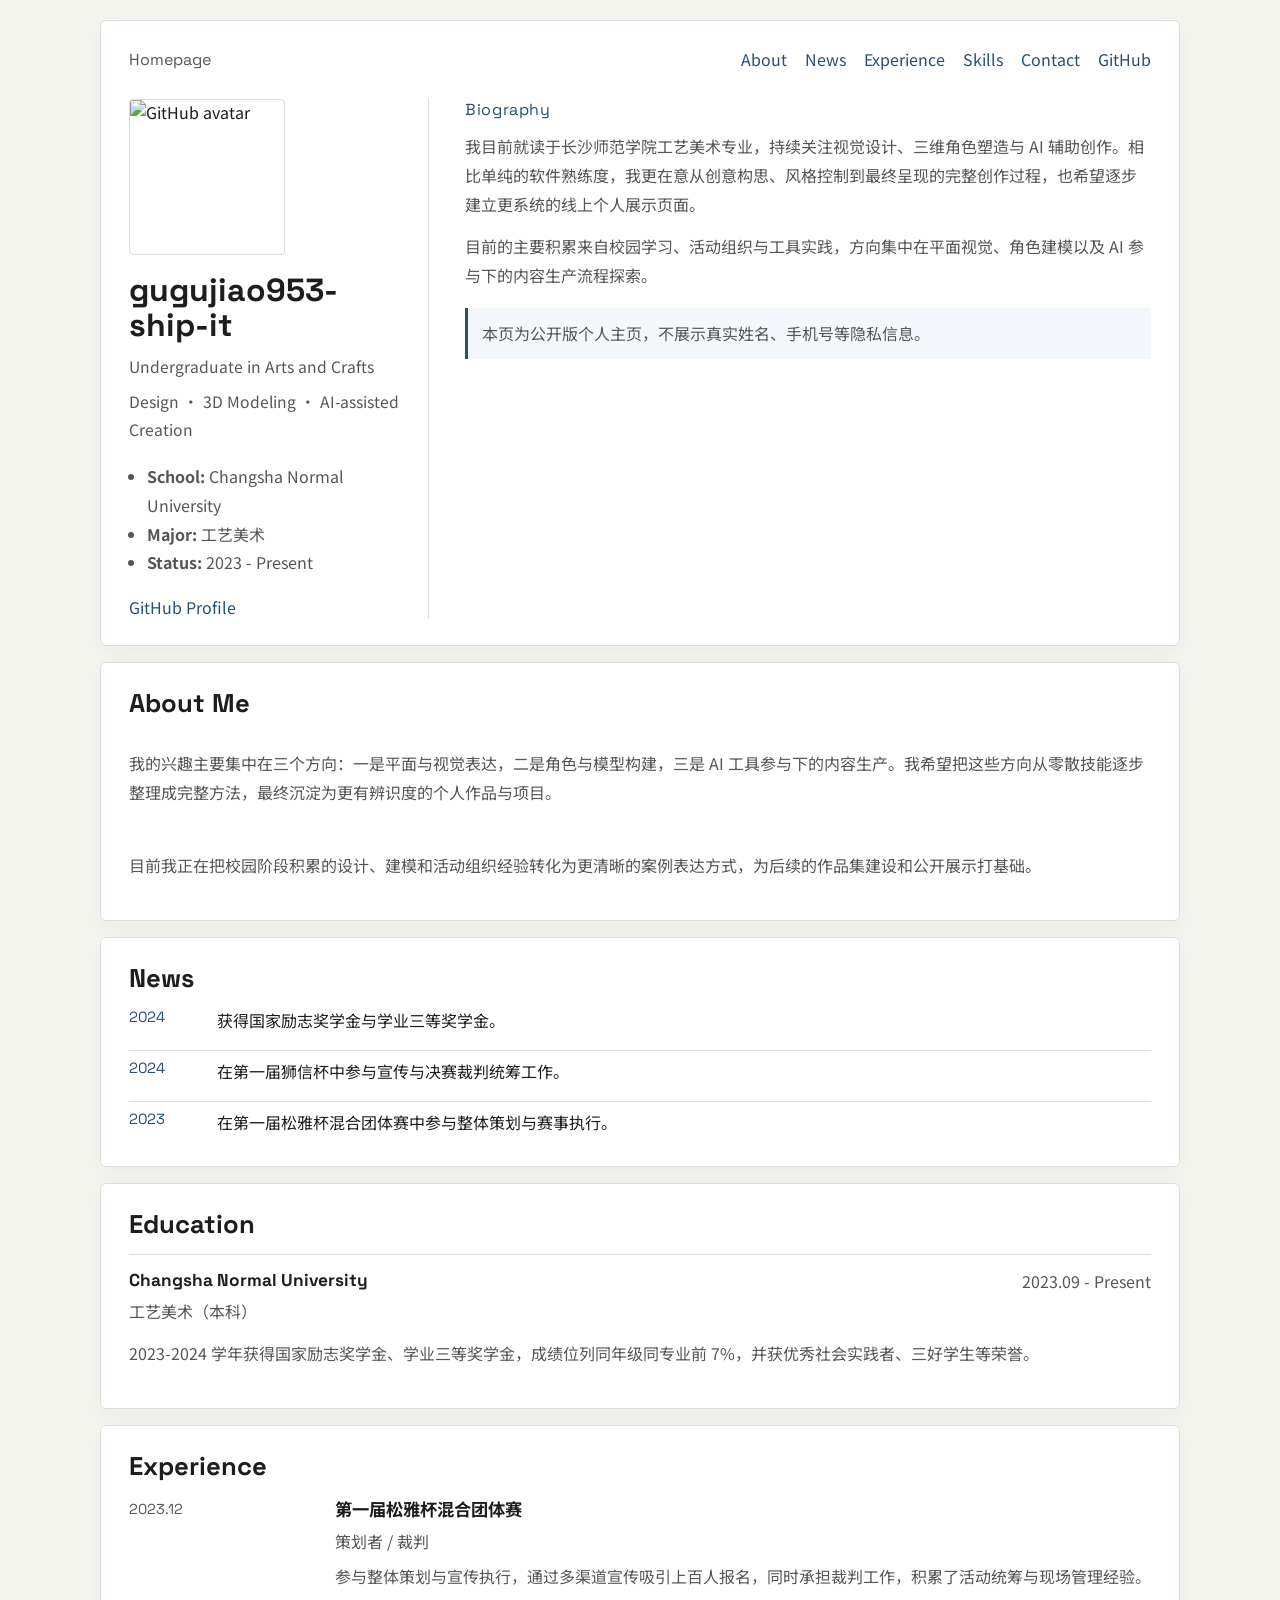
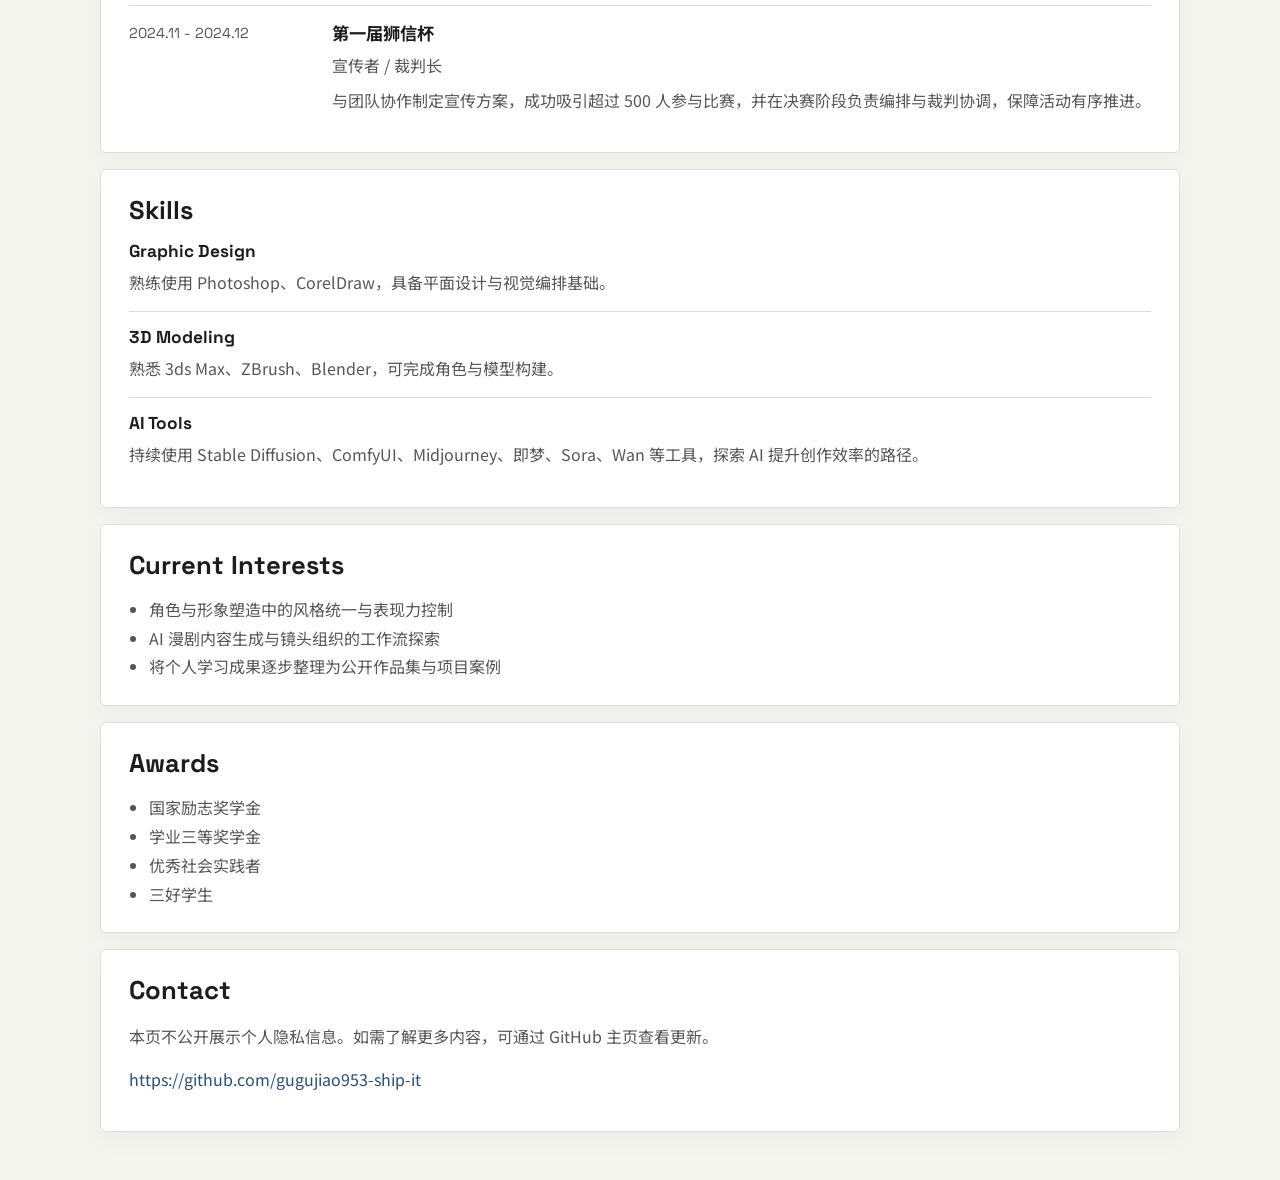
==== index.html @ 1aae1000 "Initial personal homepage" ====
<!DOCTYPE html>
<html lang="zh-CN">
  <head>
    <meta charset="UTF-8" />
    <meta name="viewport" content="width=device-width, initial-scale=1.0" />
    <title>gugujiao953-ship-it | Personal Homepage</title>
    <meta
      name="description"
      content="gugujiao953-ship-it 的个人主页，展示教育背景、技能方向、校园经历与当前关注。"
    />
    <link rel="preconnect" href="https://fonts.googleapis.com" />
    <link rel="preconnect" href="https://fonts.gstatic.com" crossorigin />
    <link
      href="https://fonts.googleapis.com/css2?family=Space+Grotesk:wght@400;500;700&family=Noto+Sans+SC:wght@400;500;700&display=swap"
      rel="stylesheet"
    />
    <link rel="stylesheet" href="styles.css" />
  </head>
  <body>
    <div class="page-shell">
      <header class="hero">
        <nav class="topbar">
          <div class="brand">Homepage</div>
          <div class="top-links">
            <a class="top-link" href="#about">About</a>
            <a class="top-link" href="#news">News</a>
            <a class="top-link" href="#experience">Experience</a>
            <a class="top-link" href="#skills">Skills</a>
            <a class="top-link" href="#contact">Contact</a>
            <a
              class="top-link"
              href="https://github.com/gugujiao953-ship-it"
              target="_blank"
              rel="noreferrer"
            >
              GitHub
            </a>
          </div>
        </nav>

        <section class="hero-grid">
          <aside class="profile-card">
            <img
              src="https://github.com/gugujiao953-ship-it.png?size=240"
              alt="GitHub avatar"
              class="avatar"
            />
            <h1>gugujiao953-ship-it</h1>
            <p class="profile-title">Undergraduate in Arts and Crafts</p>
            <p class="profile-subtitle">
              Design · 3D Modeling · AI-assisted Creation
            </p>
            <ul class="profile-meta">
              <li><strong>School:</strong> Changsha Normal University</li>
              <li><strong>Major:</strong> 工艺美术</li>
              <li><strong>Status:</strong> 2023 - Present</li>
            </ul>
            <div class="hero-links">
              <a
                href="https://github.com/gugujiao953-ship-it"
                target="_blank"
                rel="noreferrer"
              >
                GitHub Profile
              </a>
            </div>
          </aside>

          <div class="hero-copy">
            <p class="eyebrow">Biography</p>
            <p class="lead">
              我目前就读于长沙师范学院工艺美术专业，持续关注视觉设计、三维角色塑造与
              AI 辅助创作。相比单纯的软件熟练度，我更在意从创意构思、风格控制到最终呈现的完整创作过程，也希望逐步建立更系统的线上个人展示页面。
            </p>
            <p class="lead">
              目前的主要积累来自校园学习、活动组织与工具实践，方向集中在平面视觉、角色建模以及
              AI 参与下的内容生产流程探索。
            </p>
            <div class="hero-note">
              本页为公开版个人主页，不展示真实姓名、手机号等隐私信息。
            </div>
          </div>
        </section>
      </header>

      <main class="main-layout">
        <section class="section" id="about">
          <div class="section-heading">
            <h2>About Me</h2>
          </div>
          <div class="section-body">
            <p class="section-text">
              我的兴趣主要集中在三个方向：一是平面与视觉表达，二是角色与模型构建，三是
              AI 工具参与下的内容生产。我希望把这些方向从零散技能逐步整理成完整方法，最终沉淀为更有辨识度的个人作品与项目。
            </p>
            <p class="section-text">
              目前我正在把校园阶段积累的设计、建模和活动组织经验转化为更清晰的案例表达方式，为后续的作品集建设和公开展示打基础。
            </p>
          </div>
        </section>

        <section class="section" id="news">
          <div class="section-heading">
            <h2>News</h2>
          </div>
          <ul class="news-list">
            <li>
              <span class="news-date">2024</span>
              <span>获得国家励志奖学金与学业三等奖学金。</span>
            </li>
            <li>
              <span class="news-date">2024</span>
              <span>在第一届狮信杯中参与宣传与决赛裁判统筹工作。</span>
            </li>
            <li>
              <span class="news-date">2023</span>
              <span>在第一届松雅杯混合团体赛中参与整体策划与赛事执行。</span>
            </li>
          </ul>
        </section>

        <section class="section">
          <div class="section-heading">
            <h2>Education</h2>
          </div>
          <article class="list-item">
            <div class="list-main">
              <h3>Changsha Normal University</h3>
              <p>工艺美术（本科）</p>
            </div>
            <div class="list-side">2023.09 - Present</div>
          </article>
          <p class="section-text compact">
            2023-2024 学年获得国家励志奖学金、学业三等奖学金，成绩位列同年级同专业前 7%，并获优秀社会实践者、三好学生等荣誉。
          </p>
        </section>

        <section class="section" id="experience">
          <div class="section-heading">
            <h2>Experience</h2>
          </div>
          <div class="timeline">
            <article class="timeline-item">
              <div class="timeline-meta">2023.12</div>
              <div class="timeline-content">
                <h3>第一届松雅杯混合团体赛</h3>
                <p class="timeline-role">策划者 / 裁判</p>
                <p>
                  参与整体策划与宣传执行，通过多渠道宣传吸引上百人报名，同时承担裁判工作，积累了活动统筹与现场管理经验。
                </p>
              </div>
            </article>
            <article class="timeline-item">
              <div class="timeline-meta">2024.11 - 2024.12</div>
              <div class="timeline-content">
                <h3>第一届狮信杯</h3>
                <p class="timeline-role">宣传者 / 裁判长</p>
                <p>
                  与团队协作制定宣传方案，成功吸引超过 500
                  人参与比赛，并在决赛阶段负责编排与裁判协调，保障活动有序推进。
                </p>
              </div>
            </article>
          </div>
        </section>

        <section class="section" id="skills">
          <div class="section-heading">
            <h2>Skills</h2>
          </div>
          <div class="skill-list">
            <article class="list-item">
              <div class="list-main">
                <h3>Graphic Design</h3>
                <p>熟练使用 Photoshop、CorelDraw，具备平面设计与视觉编排基础。</p>
              </div>
            </article>
            <article class="list-item">
              <div class="list-main">
                <h3>3D Modeling</h3>
                <p>熟悉 3ds Max、ZBrush、Blender，可完成角色与模型构建。</p>
              </div>
            </article>
            <article class="list-item">
              <div class="list-main">
                <h3>AI Tools</h3>
                <p>
                  持续使用 Stable Diffusion、ComfyUI、Midjourney、即梦、Sora、Wan
                  等工具，探索 AI 提升创作效率的路径。
                </p>
              </div>
            </article>
          </div>
        </section>

        <section class="section">
          <div class="section-heading">
            <h2>Current Interests</h2>
          </div>
          <ul class="plain-list">
            <li>角色与形象塑造中的风格统一与表现力控制</li>
            <li>AI 漫剧内容生成与镜头组织的工作流探索</li>
            <li>将个人学习成果逐步整理为公开作品集与项目案例</li>
          </ul>
        </section>

        <section class="section">
          <div class="section-heading">
            <h2>Awards</h2>
          </div>
          <ul class="plain-list">
            <li>国家励志奖学金</li>
            <li>学业三等奖学金</li>
            <li>优秀社会实践者</li>
            <li>三好学生</li>
          </ul>
        </section>

        <section class="section contact-section" id="contact">
          <div class="section-heading">
            <h2>Contact</h2>
          </div>
          <p class="section-text">
            本页不公开展示个人隐私信息。如需了解更多内容，可通过 GitHub 主页查看更新。
          </p>
          <p class="contact-link">
            <a
              href="https://github.com/gugujiao953-ship-it"
              target="_blank"
              rel="noreferrer"
            >
              https://github.com/gugujiao953-ship-it
            </a>
          </p>
        </section>
      </main>
    </div>
  </body>
</html>
---- styles.css ----
:root {
  --bg: #f5f5f0;
  --panel: #ffffff;
  --text: #1d1d1d;
  --muted: #565656;
  --line: #dddddd;
  --accent: #274f7a;
  --accent-soft: #f4f8fc;
  --shadow: 0 8px 24px rgba(0, 0, 0, 0.04);
}

* {
  box-sizing: border-box;
}

html {
  scroll-behavior: smooth;
}

body {
  margin: 0;
  font-family: "Noto Sans SC", sans-serif;
  color: var(--text);
  background: var(--bg);
}

a {
  color: inherit;
}

.page-shell {
  width: min(1080px, calc(100% - 32px));
  margin: 20px auto 48px;
}

.hero,
.section {
  background: var(--panel);
  border: 1px solid var(--line);
  border-radius: 6px;
  box-shadow: var(--shadow);
}

.hero {
  padding: 26px 28px;
}

.topbar {
  display: flex;
  justify-content: space-between;
  align-items: center;
  gap: 16px;
  margin-bottom: 28px;
}

.brand,
.eyebrow,
.timeline-meta,
.news-date,
.section-heading h2,
h1,
h3 {
  font-family: "Space Grotesk", "Noto Sans SC", sans-serif;
}

.brand {
  font-size: 1rem;
  color: var(--muted);
}

.top-links {
  display: flex;
  flex-wrap: wrap;
  gap: 18px;
}

.top-link {
  color: var(--accent);
  text-decoration: none;
}

.top-link:hover,
.hero-links a:hover,
.contact-link a:hover {
  text-decoration: underline;
}

.hero-grid {
  display: grid;
  grid-template-columns: 300px 1fr;
  gap: 36px;
  align-items: start;
}

.profile-card {
  padding-right: 28px;
  border-right: 1px solid var(--line);
}

.avatar {
  display: block;
  width: 156px;
  height: 156px;
  object-fit: cover;
  border-radius: 4px;
  margin-bottom: 18px;
  border: 1px solid var(--line);
}

h1 {
  margin: 0 0 10px;
  font-size: 2rem;
  line-height: 1.1;
}

.profile-title,
.profile-subtitle,
.section-text,
.lead,
.timeline-content p,
.list-main p,
.plain-list,
.profile-meta {
  color: var(--muted);
  line-height: 1.8;
}

.profile-title,
.profile-subtitle {
  margin: 0 0 6px;
  font-size: 0.98rem;
}

.profile-meta {
  margin: 18px 0 0;
  padding-left: 18px;
}

.hero-links {
  margin-top: 18px;
}

.hero-links a,
.contact-link a {
  color: var(--accent);
  text-decoration: none;
}

.eyebrow {
  margin: 0 0 12px;
  color: var(--accent);
  font-size: 1rem;
  letter-spacing: 0.04em;
}

.lead {
  margin: 0 0 14px;
}

.hero-note {
  margin-top: 18px;
  padding: 12px 14px;
  border-left: 3px solid var(--accent);
  background: var(--accent-soft);
  color: var(--muted);
  line-height: 1.7;
}

.main-layout {
  display: grid;
  gap: 16px;
  margin-top: 16px;
}

.section {
  padding: 24px 28px;
}

.section-heading {
  margin-bottom: 14px;
}

.section-heading h2 {
  margin: 0;
  font-size: 1.6rem;
}

.section-body {
  display: grid;
  gap: 12px;
}

.list-item,
.timeline-item {
  display: grid;
  grid-template-columns: 1fr auto;
  gap: 18px;
  padding: 14px 0;
  border-top: 1px solid var(--line);
}

.list-item:first-child,
.timeline-item:first-child {
  border-top: 0;
  padding-top: 0;
}

.list-main h3,
.timeline-content h3 {
  margin: 0 0 6px;
  font-size: 1.08rem;
}

.list-main p,
.timeline-role {
  margin: 0;
}

.list-side {
  color: var(--muted);
  white-space: nowrap;
}

.timeline {
  display: grid;
}

.timeline-meta {
  color: var(--muted);
  font-size: 0.9rem;
  width: 170px;
  padding-top: 4px;
}

.timeline-content p {
  margin: 6px 0 0;
}

.news-list,
.plain-list,
.skill-list {
  margin: 0;
}

.news-list {
  display: grid;
  gap: 10px;
  padding: 0;
  list-style: none;
}

.news-list li {
  display: grid;
  grid-template-columns: 72px 1fr;
  gap: 16px;
  padding: 8px 0;
  border-top: 1px solid var(--line);
}

.news-list li:first-child {
  border-top: 0;
  padding-top: 0;
}

.news-date {
  color: var(--accent);
  font-size: 0.92rem;
}

.plain-list {
  padding-left: 20px;
}

.compact {
  margin-top: 0;
}

@media (max-width: 900px) {
  .hero-grid,
  .list-item,
  .timeline-item,
  .news-list li {
    grid-template-columns: 1fr;
  }

  .profile-card {
    padding-right: 0;
    padding-bottom: 20px;
    border-right: 0;
    border-bottom: 1px solid var(--line);
  }

  .topbar {
    flex-direction: column;
    align-items: flex-start;
  }

  .timeline-meta {
    width: auto;
    padding-top: 0;
  }
}

@media (max-width: 640px) {
  .page-shell {
    width: min(100% - 20px, 1080px);
    margin: 10px auto 28px;
  }

  .hero,
  .section {
    padding: 20px;
  }

  h1 {
    font-size: 1.72rem;
  }

  .section-heading h2 {
    font-size: 1.4rem;
  }
}
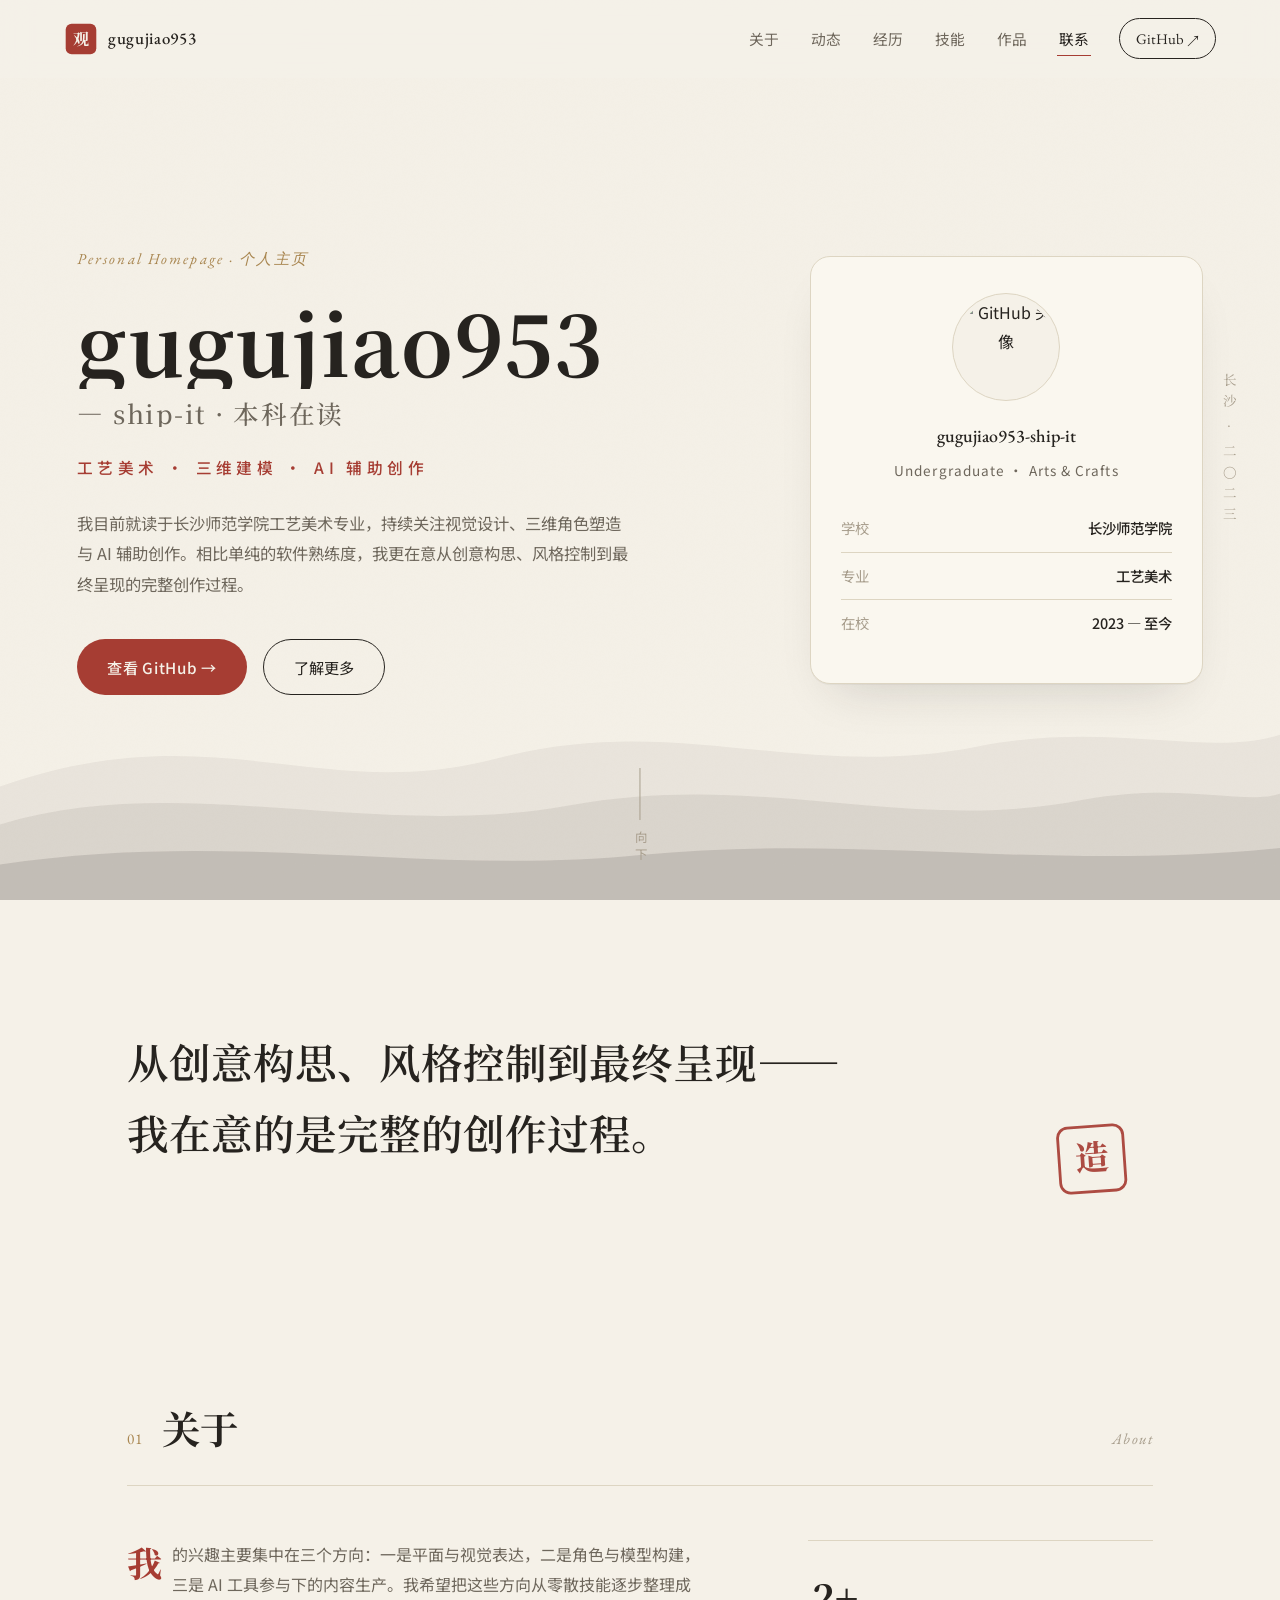
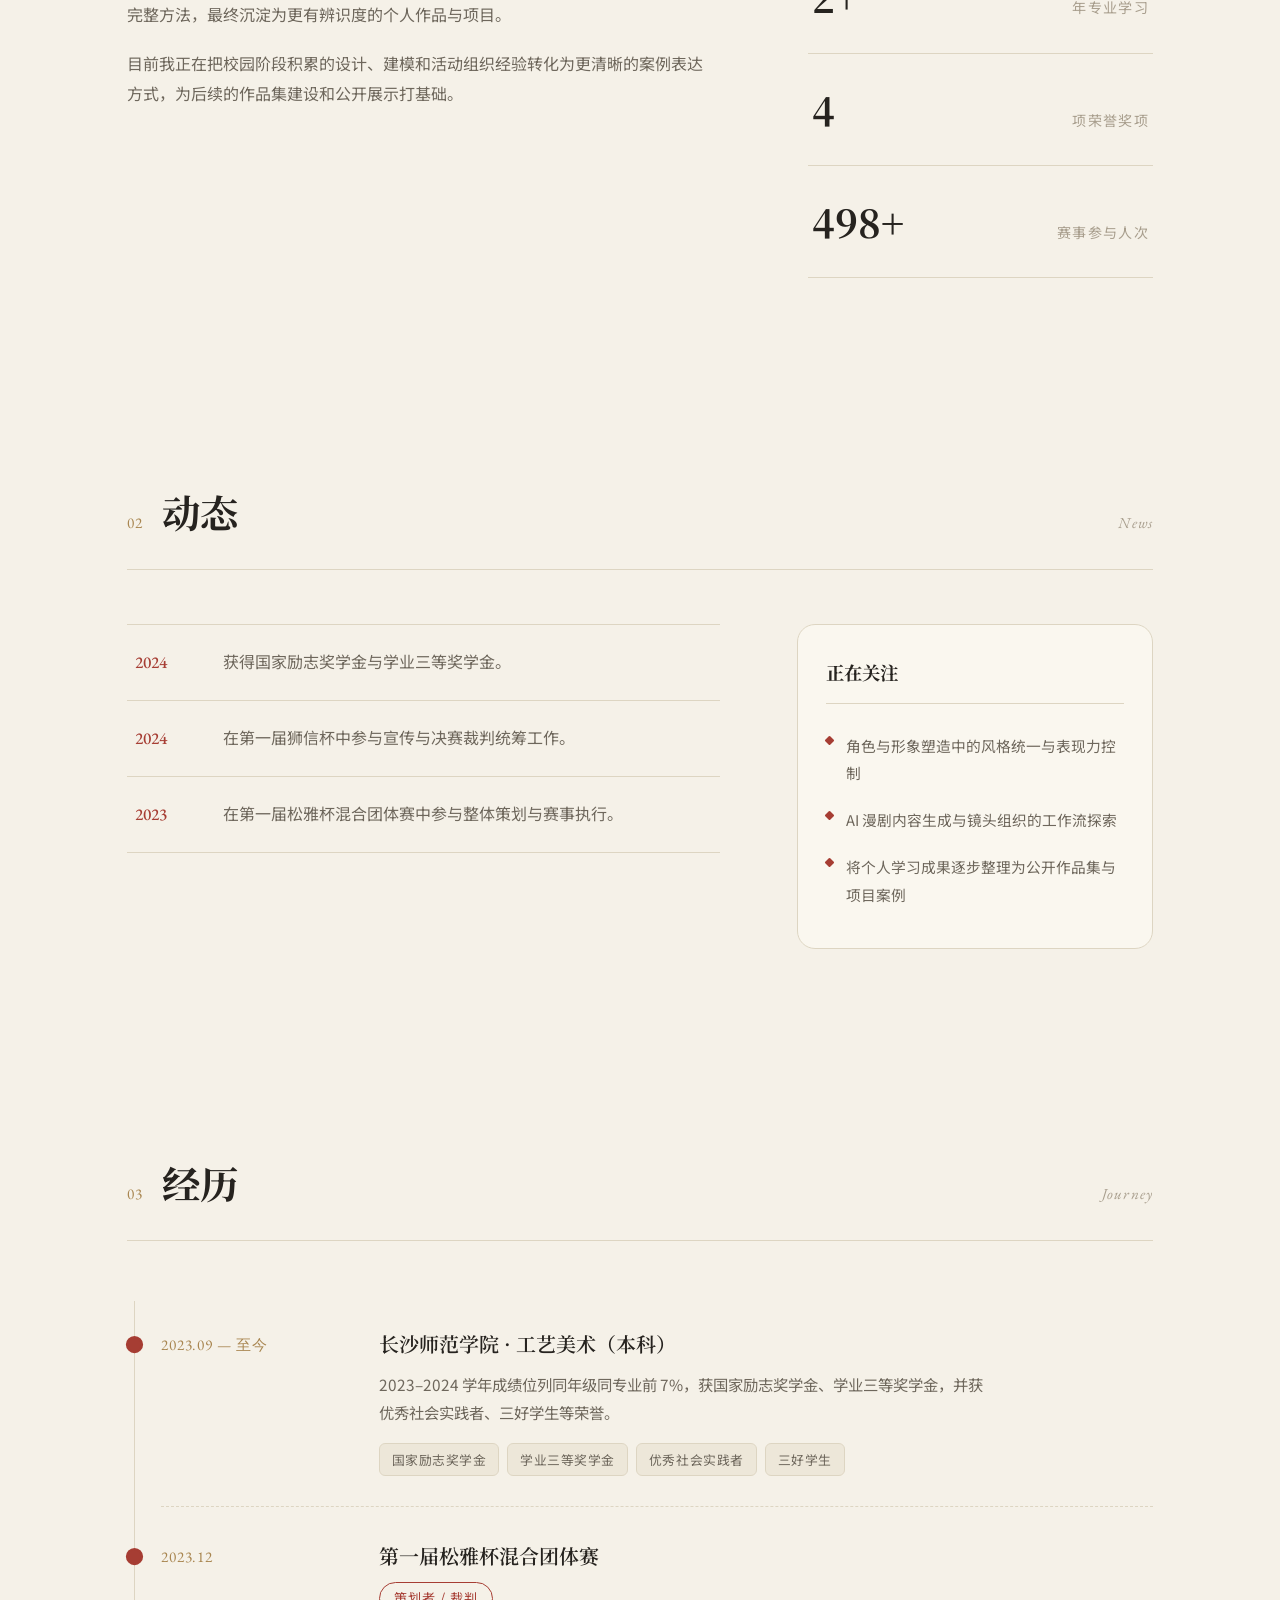
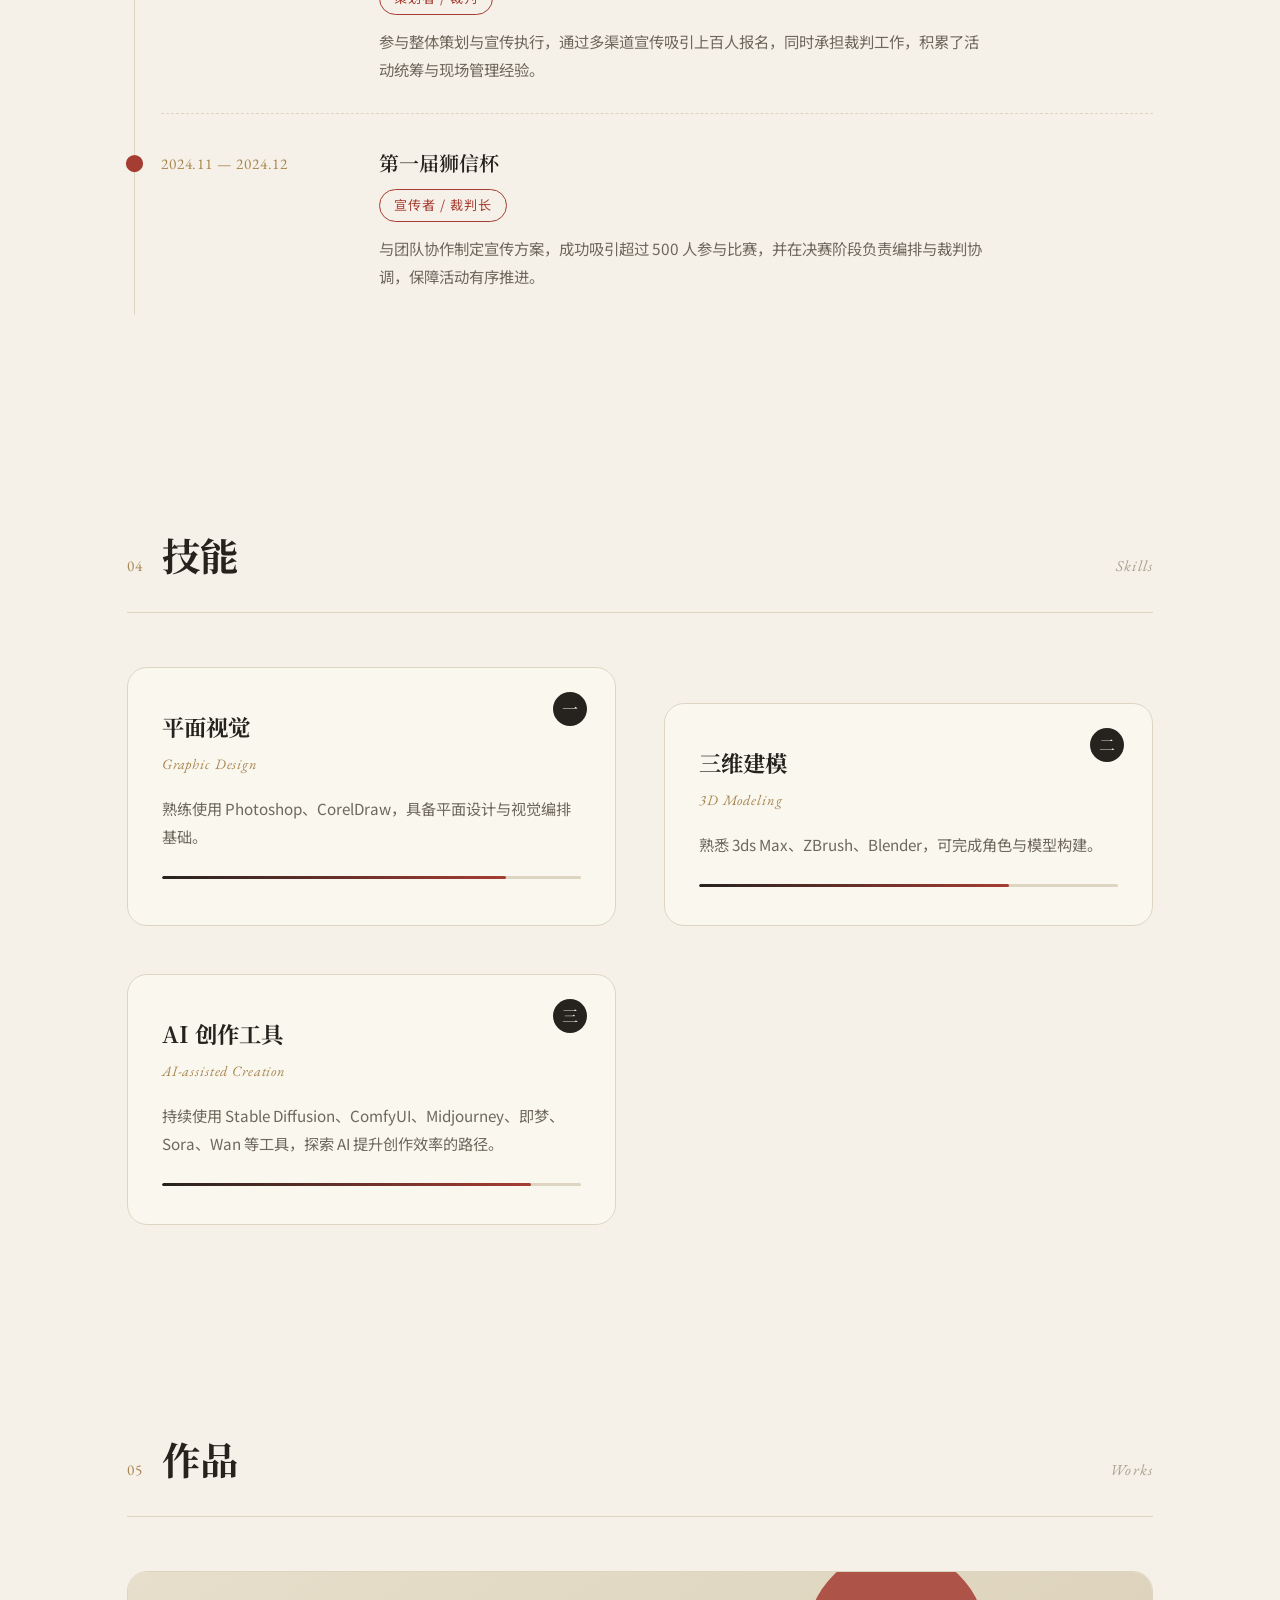
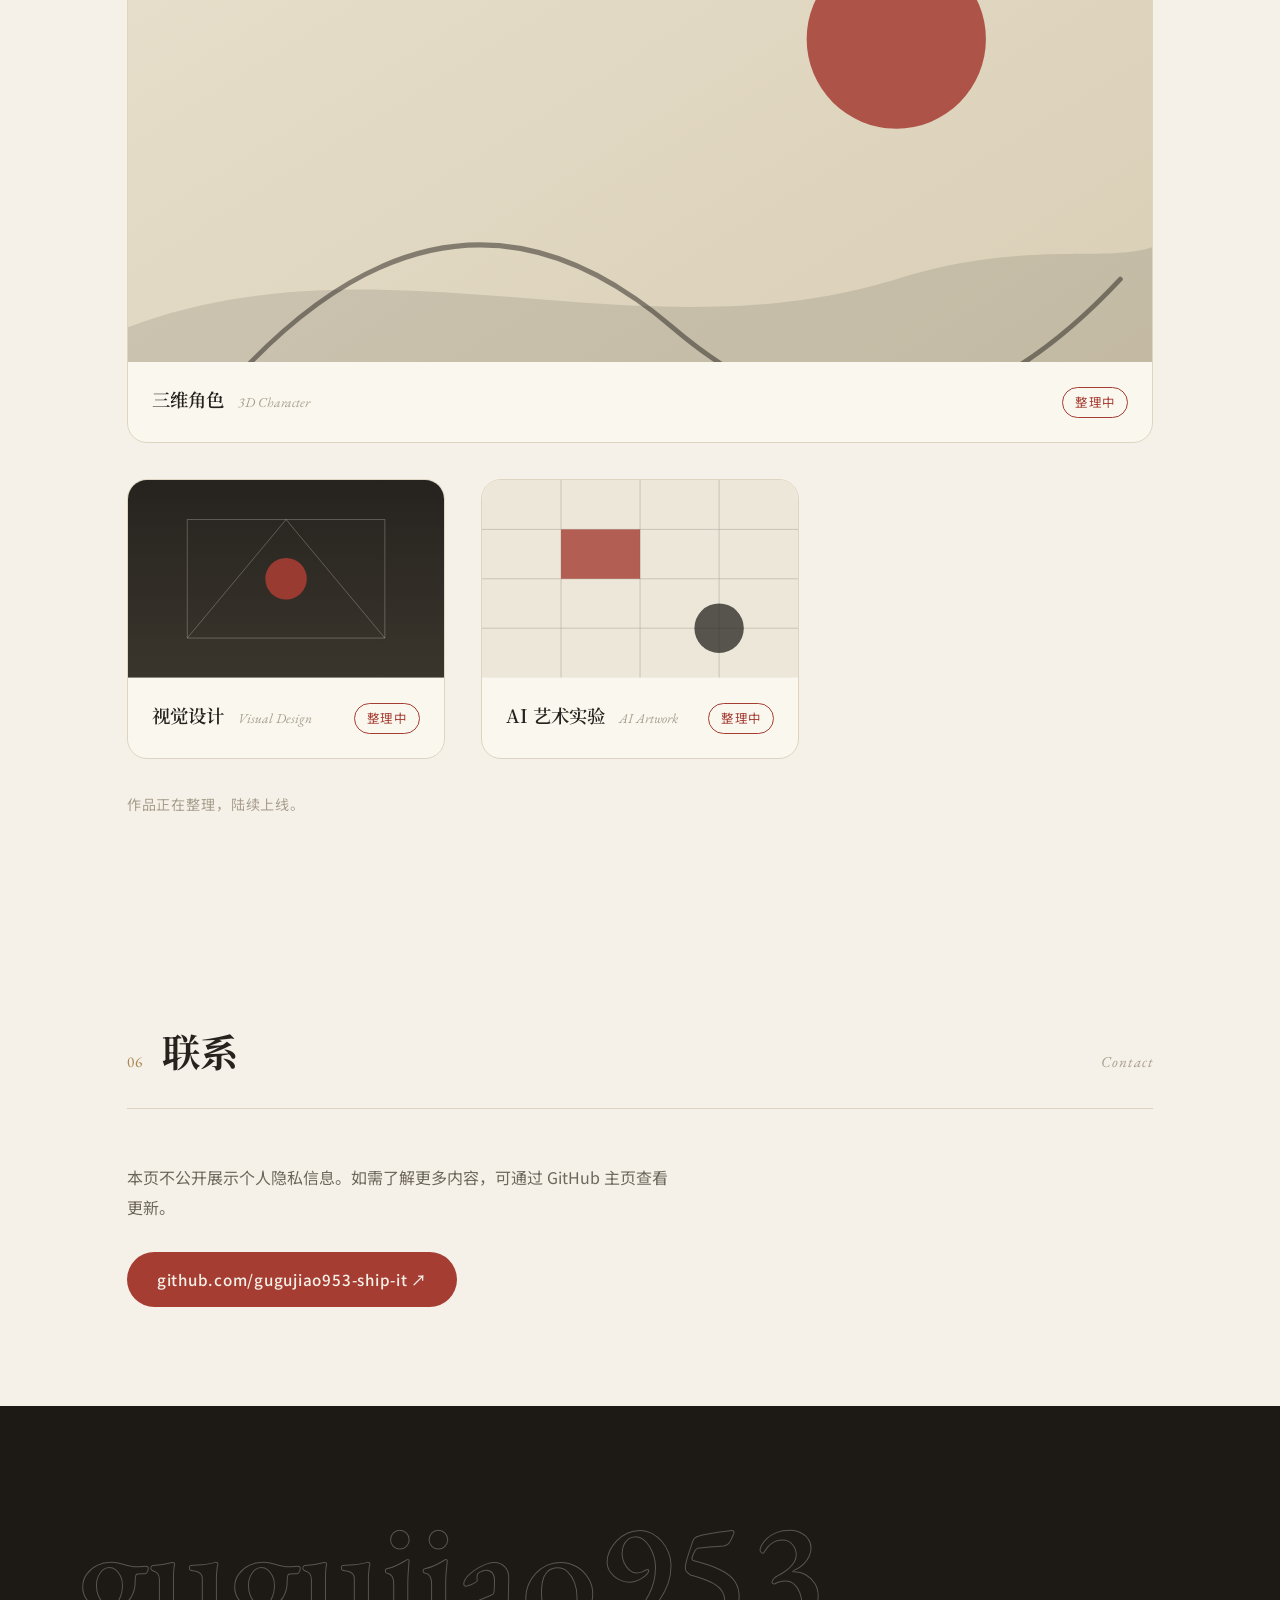
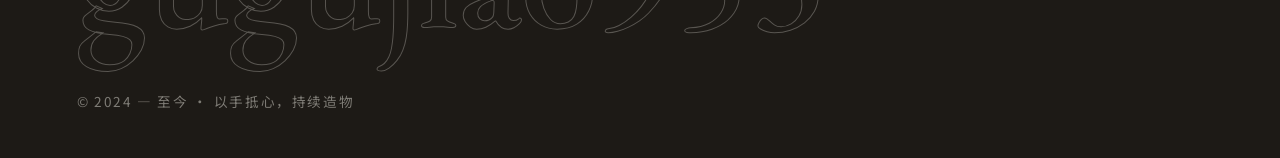
==== commit 97701514: "重构主页：国风宣纸视觉 + 丝滑滚动动效 - 宣纸底色/朱砂强调/思源宋体的国风视觉系统 - Lenis 平滑滚动 + GSAP 滚动驱动动画（远山视差/印章盖落/时间线生长/数字滚动） - 新增 m" ====
--- a/index.html
+++ b/index.html
@@ -3,237 +3,392 @@
   <head>
     <meta charset="UTF-8" />
     <meta name="viewport" content="width=device-width, initial-scale=1.0" />
-    <title>gugujiao953-ship-it | Personal Homepage</title>
+    <title>gugujiao953 | 个人主页</title>
     <meta
       name="description"
-      content="gugujiao953-ship-it 的个人主页，展示教育背景、技能方向、校园经历与当前关注。"
+      content="gugujiao953-ship-it 的个人主页 — 工艺美术 · 三维建模 · AI 辅助创作"
     />
+    <meta name="theme-color" content="#f5f1e8" />
+    <link rel="icon" type="image/svg+xml" href="favicon.svg" />
     <link rel="preconnect" href="https://fonts.googleapis.com" />
     <link rel="preconnect" href="https://fonts.gstatic.com" crossorigin />
     <link
-      href="https://fonts.googleapis.com/css2?family=Space+Grotesk:wght@400;500;700&family=Noto+Sans+SC:wght@400;500;700&display=swap"
+      href="https://fonts.googleapis.com/css2?family=Noto+Serif+SC:wght@500;600;700&family=Noto+Sans+SC:wght@400;500&family=EB+Garamond:ital,wght@0,400;0,500;1,400&display=swap"
       rel="stylesheet"
     />
     <link rel="stylesheet" href="styles.css" />
+    <script defer src="https://cdn.jsdelivr.net/npm/gsap@3.12.5/dist/gsap.min.js"></script>
+    <script defer src="https://cdn.jsdelivr.net/npm/gsap@3.12.5/dist/ScrollTrigger.min.js"></script>
+    <script defer src="https://cdn.jsdelivr.net/npm/lenis@1.1.14/dist/lenis.min.js"></script>
+    <script defer src="main.js"></script>
   </head>
   <body>
-    <div class="page-shell">
-      <header class="hero">
-        <nav class="topbar">
-          <div class="brand">Homepage</div>
-          <div class="top-links">
-            <a class="top-link" href="#about">About</a>
-            <a class="top-link" href="#news">News</a>
-            <a class="top-link" href="#experience">Experience</a>
-            <a class="top-link" href="#skills">Skills</a>
-            <a class="top-link" href="#contact">Contact</a>
+    <!-- 滚动进度 -->
+    <div class="scroll-progress" aria-hidden="true"><span></span></div>
+
+    <!-- 导航 -->
+    <header class="site-nav">
+      <a class="brand" href="#top" data-scroll>
+        <svg class="seal" viewBox="0 0 40 40" aria-hidden="true">
+          <rect x="2" y="2" width="36" height="36" rx="7" fill="#a63d33" />
+          <text x="20" y="27.5" text-anchor="middle" font-size="19" fill="#f5f1e8" font-weight="700">观</text>
+        </svg>
+        <span class="brand-name">gugujiao953</span>
+      </a>
+      <nav class="nav-links" aria-label="页面导航">
+        <a href="#about" data-scroll>关于</a>
+        <a href="#news" data-scroll>动态</a>
+        <a href="#journey" data-scroll>经历</a>
+        <a href="#skills" data-scroll>技能</a>
+        <a href="#works" data-scroll>作品</a>
+        <a href="#contact" data-scroll>联系</a>
+        <a
+          class="nav-github"
+          href="https://github.com/gugujiao953-ship-it"
+          target="_blank"
+          rel="noreferrer"
+        >GitHub ↗</a>
+      </nav>
+    </header>
+
+    <!-- Hero -->
+    <section class="hero" id="top">
+      <!-- 远山背景 -->
+      <div class="mountains" aria-hidden="true">
+        <svg class="mountain far" viewBox="0 0 1440 320" preserveAspectRatio="none">
+          <path d="M0,224 C240,160 360,240 560,200 C760,160 900,220 1100,190 C1250,168 1360,200 1440,180 L1440,320 L0,320 Z" />
+        </svg>
+        <svg class="mountain mid" viewBox="0 0 1440 320" preserveAspectRatio="none">
+          <path d="M0,256 C200,210 420,270 640,240 C860,210 1020,265 1220,235 C1330,220 1400,240 1440,230 L1440,320 L0,320 Z" />
+        </svg>
+        <svg class="mountain near" viewBox="0 0 1440 320" preserveAspectRatio="none">
+          <path d="M0,290 C260,260 480,300 720,282 C960,264 1180,296 1440,276 L1440,320 L0,320 Z" />
+        </svg>
+      </div>
+
+      <div class="hero-inner">
+        <div class="hero-main">
+          <p class="hero-eyebrow" data-reveal>Personal Homepage · 个人主页</p>
+          <h1 class="hero-title">
+            <span class="line-mask"><span data-hero-line>gugujiao953</span></span>
+            <span class="line-mask hero-sub"><span data-hero-line>— ship-it · 本科在读</span></span>
+          </h1>
+          <p class="hero-tags" data-reveal>工艺美术 · 三维建模 · AI 辅助创作</p>
+          <p class="hero-lead" data-reveal>
+            我目前就读于长沙师范学院工艺美术专业，持续关注视觉设计、三维角色塑造与
+            AI 辅助创作。相比单纯的软件熟练度，我更在意从创意构思、风格控制到最终呈现的完整创作过程。
+          </p>
+          <div class="hero-actions" data-reveal>
             <a
-              class="top-link"
+              class="btn-primary"
               href="https://github.com/gugujiao953-ship-it"
               target="_blank"
               rel="noreferrer"
-            >
-              GitHub
-            </a>
+            >查看 GitHub →</a>
+            <a class="btn-ghost" href="#about" data-scroll>了解更多</a>
           </div>
-        </nav>
-
-        <section class="hero-grid">
-          <aside class="profile-card">
-            <img
-              src="https://github.com/gugujiao953-ship-it.png?size=240"
-              alt="GitHub avatar"
-              class="avatar"
-            />
-            <h1>gugujiao953-ship-it</h1>
-            <p class="profile-title">Undergraduate in Arts and Crafts</p>
-            <p class="profile-subtitle">
-              Design · 3D Modeling · AI-assisted Creation
-            </p>
-            <ul class="profile-meta">
-              <li><strong>School:</strong> Changsha Normal University</li>
-              <li><strong>Major:</strong> 工艺美术</li>
-              <li><strong>Status:</strong> 2023 - Present</li>
-            </ul>
-            <div class="hero-links">
-              <a
-                href="https://github.com/gugujiao953-ship-it"
-                target="_blank"
-                rel="noreferrer"
-              >
-                GitHub Profile
-              </a>
-            </div>
-          </aside>
-
-          <div class="hero-copy">
-            <p class="eyebrow">Biography</p>
-            <p class="lead">
-              我目前就读于长沙师范学院工艺美术专业，持续关注视觉设计、三维角色塑造与
-              AI 辅助创作。相比单纯的软件熟练度，我更在意从创意构思、风格控制到最终呈现的完整创作过程，也希望逐步建立更系统的线上个人展示页面。
-            </p>
-            <p class="lead">
-              目前的主要积累来自校园学习、活动组织与工具实践，方向集中在平面视觉、角色建模以及
-              AI 参与下的内容生产流程探索。
-            </p>
-            <div class="hero-note">
-              本页为公开版个人主页，不展示真实姓名、手机号等隐私信息。
-            </div>
-          </div>
-        </section>
-      </header>
-
-      <main class="main-layout">
-        <section class="section" id="about">
-          <div class="section-heading">
-            <h2>About Me</h2>
-          </div>
-          <div class="section-body">
-            <p class="section-text">
+        </div>
+
+        <aside class="profile-card" data-reveal>
+          <img
+            src="https://github.com/gugujiao953-ship-it.png?size=240"
+            alt="GitHub 头像"
+            class="avatar"
+            loading="lazy"
+          />
+          <h2 class="profile-name">gugujiao953-ship-it</h2>
+          <p class="profile-title">Undergraduate · Arts &amp; Crafts</p>
+          <ul class="profile-meta">
+            <li><span>学校</span><strong>长沙师范学院</strong></li>
+            <li><span>专业</span><strong>工艺美术</strong></li>
+            <li><span>在校</span><strong>2023 — 至今</strong></li>
+          </ul>
+        </aside>
+      </div>
+
+      <!-- 竖排装饰 -->
+      <div class="vertical-note" aria-hidden="true">
+        <span>长沙 · 二〇二三</span>
+      </div>
+
+      <a class="scroll-hint" href="#about" data-scroll aria-label="向下滚动">
+        <span class="scroll-line"></span>
+        <span class="scroll-text">向下</span>
+      </a>
+    </section>
+
+    <main>
+      <!-- 宣言 -->
+      <section class="manifesto">
+        <p class="manifesto-text" data-reveal>
+          从创意构思、风格控制到最终呈现——<br />我在意的是完整的创作过程。
+        </p>
+        <div class="manifesto-seal" data-seal aria-hidden="true">
+          <svg viewBox="0 0 64 64">
+            <rect x="3" y="3" width="58" height="58" rx="9" fill="none" stroke="#a63d33" stroke-width="2.5" />
+            <text x="32" y="42" text-anchor="middle" font-size="30" fill="#a63d33" font-weight="700">造</text>
+          </svg>
+        </div>
+      </section>
+
+      <!-- 关于 -->
+      <section class="section" id="about">
+        <header class="section-head" data-reveal>
+          <span class="section-no">01</span>
+          <h2>关于</h2>
+          <span class="section-en">About</span>
+        </header>
+        <div class="about-grid">
+          <div class="about-text" data-reveal>
+            <p>
               我的兴趣主要集中在三个方向：一是平面与视觉表达，二是角色与模型构建，三是
               AI 工具参与下的内容生产。我希望把这些方向从零散技能逐步整理成完整方法，最终沉淀为更有辨识度的个人作品与项目。
             </p>
-            <p class="section-text">
+            <p>
               目前我正在把校园阶段积累的设计、建模和活动组织经验转化为更清晰的案例表达方式，为后续的作品集建设和公开展示打基础。
             </p>
           </div>
-        </section>
-
-        <section class="section" id="news">
-          <div class="section-heading">
-            <h2>News</h2>
+          <div class="stats" data-reveal>
+            <div class="stat">
+              <div class="stat-num"><span data-count="2">0</span>+</div>
+              <div class="stat-label">年专业学习</div>
+            </div>
+            <div class="stat">
+              <div class="stat-num"><span data-count="4">0</span></div>
+              <div class="stat-label">项荣誉奖项</div>
+            </div>
+            <div class="stat">
+              <div class="stat-num"><span data-count="500">0</span>+</div>
+              <div class="stat-label">赛事参与人次</div>
+            </div>
           </div>
+        </div>
+      </section>
+
+      <!-- 动态 -->
+      <section class="section" id="news">
+        <header class="section-head" data-reveal>
+          <span class="section-no">02</span>
+          <h2>动态</h2>
+          <span class="section-en">News</span>
+        </header>
+        <div class="news-grid">
           <ul class="news-list">
-            <li>
+            <li data-reveal>
               <span class="news-date">2024</span>
-              <span>获得国家励志奖学金与学业三等奖学金。</span>
+              <p>获得国家励志奖学金与学业三等奖学金。</p>
             </li>
-            <li>
+            <li data-reveal>
               <span class="news-date">2024</span>
-              <span>在第一届狮信杯中参与宣传与决赛裁判统筹工作。</span>
+              <p>在第一届狮信杯中参与宣传与决赛裁判统筹工作。</p>
             </li>
-            <li>
+            <li data-reveal>
               <span class="news-date">2023</span>
-              <span>在第一届松雅杯混合团体赛中参与整体策划与赛事执行。</span>
+              <p>在第一届松雅杯混合团体赛中参与整体策划与赛事执行。</p>
             </li>
           </ul>
-        </section>
-
-        <section class="section">
-          <div class="section-heading">
-            <h2>Education</h2>
-          </div>
-          <article class="list-item">
-            <div class="list-main">
-              <h3>Changsha Normal University</h3>
-              <p>工艺美术（本科）</p>
-            </div>
-            <div class="list-side">2023.09 - Present</div>
-          </article>
-          <p class="section-text compact">
-            2023-2024 学年获得国家励志奖学金、学业三等奖学金，成绩位列同年级同专业前 7%，并获优秀社会实践者、三好学生等荣誉。
-          </p>
-        </section>
-
-        <section class="section" id="experience">
-          <div class="section-heading">
-            <h2>Experience</h2>
-          </div>
-          <div class="timeline">
-            <article class="timeline-item">
-              <div class="timeline-meta">2023.12</div>
-              <div class="timeline-content">
-                <h3>第一届松雅杯混合团体赛</h3>
-                <p class="timeline-role">策划者 / 裁判</p>
-                <p>
-                  参与整体策划与宣传执行，通过多渠道宣传吸引上百人报名，同时承担裁判工作，积累了活动统筹与现场管理经验。
-                </p>
+          <aside class="interests" data-reveal>
+            <h3>正在关注</h3>
+            <ul>
+              <li>角色与形象塑造中的风格统一与表现力控制</li>
+              <li>AI 漫剧内容生成与镜头组织的工作流探索</li>
+              <li>将个人学习成果逐步整理为公开作品集与项目案例</li>
+            </ul>
+          </aside>
+        </div>
+      </section>
+
+      <!-- 经历 -->
+      <section class="section" id="journey">
+        <header class="section-head" data-reveal>
+          <span class="section-no">03</span>
+          <h2>经历</h2>
+          <span class="section-en">Journey</span>
+        </header>
+        <div class="timeline">
+          <span class="timeline-rail" aria-hidden="true"></span>
+
+          <article class="t-item" data-reveal>
+            <div class="t-dot" aria-hidden="true"></div>
+            <span class="t-date">2023.09 — 至今</span>
+            <div class="t-body">
+              <h3>长沙师范学院 · 工艺美术（本科）</h3>
+              <p>
+                2023–2024 学年成绩位列同年级同专业前 7%，获国家励志奖学金、学业三等奖学金，并获优秀社会实践者、三好学生等荣誉。
+              </p>
+              <div class="t-tags">
+                <span>国家励志奖学金</span>
+                <span>学业三等奖学金</span>
+                <span>优秀社会实践者</span>
+                <span>三好学生</span>
               </div>
-            </article>
-            <article class="timeline-item">
-              <div class="timeline-meta">2024.11 - 2024.12</div>
-              <div class="timeline-content">
-                <h3>第一届狮信杯</h3>
-                <p class="timeline-role">宣传者 / 裁判长</p>
-                <p>
-                  与团队协作制定宣传方案，成功吸引超过 500
-                  人参与比赛，并在决赛阶段负责编排与裁判协调，保障活动有序推进。
-                </p>
-              </div>
-            </article>
-          </div>
-        </section>
-
-        <section class="section" id="skills">
-          <div class="section-heading">
-            <h2>Skills</h2>
-          </div>
-          <div class="skill-list">
-            <article class="list-item">
-              <div class="list-main">
-                <h3>Graphic Design</h3>
-                <p>熟练使用 Photoshop、CorelDraw，具备平面设计与视觉编排基础。</p>
-              </div>
-            </article>
-            <article class="list-item">
-              <div class="list-main">
-                <h3>3D Modeling</h3>
-                <p>熟悉 3ds Max、ZBrush、Blender，可完成角色与模型构建。</p>
-              </div>
-            </article>
-            <article class="list-item">
-              <div class="list-main">
-                <h3>AI Tools</h3>
-                <p>
-                  持续使用 Stable Diffusion、ComfyUI、Midjourney、即梦、Sora、Wan
-                  等工具，探索 AI 提升创作效率的路径。
-                </p>
-              </div>
-            </article>
-          </div>
-        </section>
-
-        <section class="section">
-          <div class="section-heading">
-            <h2>Current Interests</h2>
-          </div>
-          <ul class="plain-list">
-            <li>角色与形象塑造中的风格统一与表现力控制</li>
-            <li>AI 漫剧内容生成与镜头组织的工作流探索</li>
-            <li>将个人学习成果逐步整理为公开作品集与项目案例</li>
-          </ul>
-        </section>
-
-        <section class="section">
-          <div class="section-heading">
-            <h2>Awards</h2>
-          </div>
-          <ul class="plain-list">
-            <li>国家励志奖学金</li>
-            <li>学业三等奖学金</li>
-            <li>优秀社会实践者</li>
-            <li>三好学生</li>
-          </ul>
-        </section>
-
-        <section class="section contact-section" id="contact">
-          <div class="section-heading">
-            <h2>Contact</h2>
-          </div>
-          <p class="section-text">
-            本页不公开展示个人隐私信息。如需了解更多内容，可通过 GitHub 主页查看更新。
-          </p>
-          <p class="contact-link">
-            <a
-              href="https://github.com/gugujiao953-ship-it"
-              target="_blank"
-              rel="noreferrer"
-            >
-              https://github.com/gugujiao953-ship-it
-            </a>
-          </p>
-        </section>
-      </main>
-    </div>
+            </div>
+          </article>
+
+          <article class="t-item" data-reveal>
+            <div class="t-dot" aria-hidden="true"></div>
+            <span class="t-date">2023.12</span>
+            <div class="t-body">
+              <h3>第一届松雅杯混合团体赛</h3>
+              <p class="t-role">策划者 / 裁判</p>
+              <p>
+                参与整体策划与宣传执行，通过多渠道宣传吸引上百人报名，同时承担裁判工作，积累了活动统筹与现场管理经验。
+              </p>
+            </div>
+          </article>
+
+          <article class="t-item" data-reveal>
+            <div class="t-dot" aria-hidden="true"></div>
+            <span class="t-date">2024.11 — 2024.12</span>
+            <div class="t-body">
+              <h3>第一届狮信杯</h3>
+              <p class="t-role">宣传者 / 裁判长</p>
+              <p>
+                与团队协作制定宣传方案，成功吸引超过 500 人参与比赛，并在决赛阶段负责编排与裁判协调，保障活动有序推进。
+              </p>
+            </div>
+          </article>
+        </div>
+      </section>
+
+      <!-- 技能 -->
+      <section class="section" id="skills">
+        <header class="section-head" data-reveal>
+          <span class="section-no">04</span>
+          <h2>技能</h2>
+          <span class="section-en">Skills</span>
+        </header>
+        <div class="skills-grid">
+          <article class="skill-card" data-reveal>
+            <span class="skill-index">一</span>
+            <h3>平面视觉</h3>
+            <p class="skill-en">Graphic Design</p>
+            <p>熟练使用 Photoshop、CorelDraw，具备平面设计与视觉编排基础。</p>
+            <div class="skill-bar"><span style="--level: 82%"></span></div>
+          </article>
+          <article class="skill-card offset" data-reveal>
+            <span class="skill-index">二</span>
+            <h3>三维建模</h3>
+            <p class="skill-en">3D Modeling</p>
+            <p>熟悉 3ds Max、ZBrush、Blender，可完成角色与模型构建。</p>
+            <div class="skill-bar"><span style="--level: 74%"></span></div>
+          </article>
+          <article class="skill-card" data-reveal>
+            <span class="skill-index">三</span>
+            <h3>AI 创作工具</h3>
+            <p class="skill-en">AI-assisted Creation</p>
+            <p>持续使用 Stable Diffusion、ComfyUI、Midjourney、即梦、Sora、Wan 等工具，探索 AI 提升创作效率的路径。</p>
+            <div class="skill-bar"><span style="--level: 88%"></span></div>
+          </article>
+        </div>
+      </section>
+
+      <!-- 作品 -->
+      <section class="section" id="works">
+        <header class="section-head" data-reveal>
+          <span class="section-no">05</span>
+          <h2>作品</h2>
+          <span class="section-en">Works</span>
+        </header>
+        <div class="works-grid">
+          <!-- 替换点：将 .work-media 内的 SVG 换成 <img src="作品图" alt="..."> 即可 -->
+          <article class="work-card wide" data-reveal>
+            <div class="work-media">
+              <svg viewBox="0 0 640 400" preserveAspectRatio="xMidYMid slice" aria-hidden="true">
+                <defs>
+                  <linearGradient id="w1" x1="0" y1="0" x2="1" y2="1">
+                    <stop offset="0" stop-color="#e8e0cd" />
+                    <stop offset="1" stop-color="#d8cdb4" />
+                  </linearGradient>
+                </defs>
+                <rect width="640" height="400" fill="url(#w1)" />
+                <path d="M0,300 C160,240 320,320 480,270 C560,245 610,260 640,250 L640,400 L0,400 Z" fill="#26231f" opacity="0.12" />
+                <circle cx="480" cy="120" r="56" fill="#a63d33" opacity="0.85" />
+                <path d="M60,340 Q200,180 340,300 T620,270" fill="none" stroke="#26231f" stroke-width="3" opacity="0.5" stroke-linecap="round" />
+              </svg>
+            </div>
+            <div class="work-info">
+              <h3>三维角色</h3>
+              <p>3D Character</p>
+              <span class="work-soon">整理中</span>
+            </div>
+          </article>
+
+          <article class="work-card" data-reveal>
+            <div class="work-media">
+              <svg viewBox="0 0 640 400" preserveAspectRatio="xMidYMid slice" aria-hidden="true">
+                <defs>
+                  <linearGradient id="w2" x1="0" y1="0" x2="0" y2="1">
+                    <stop offset="0" stop-color="#26231f" />
+                    <stop offset="1" stop-color="#3a352c" />
+                  </linearGradient>
+                </defs>
+                <rect width="640" height="400" fill="url(#w2)" />
+                <path d="M120,80 L520,80 L520,320 L120,320 Z" fill="none" stroke="#f5f1e8" stroke-width="1.5" opacity="0.35" />
+                <path d="M120,320 L320,80 L520,320" fill="none" stroke="#f5f1e8" stroke-width="1.5" opacity="0.35" />
+                <circle cx="320" cy="200" r="42" fill="#a63d33" opacity="0.9" />
+              </svg>
+            </div>
+            <div class="work-info">
+              <h3>视觉设计</h3>
+              <p>Visual Design</p>
+              <span class="work-soon">整理中</span>
+            </div>
+          </article>
+
+          <article class="work-card" data-reveal>
+            <div class="work-media">
+              <svg viewBox="0 0 640 400" preserveAspectRatio="xMidYMid slice" aria-hidden="true">
+                <rect width="640" height="400" fill="#ede7d9" />
+                <g stroke="#26231f" stroke-width="1.2" opacity="0.3">
+                  <line x1="0" y1="100" x2="640" y2="100" />
+                  <line x1="0" y1="200" x2="640" y2="200" />
+                  <line x1="0" y1="300" x2="640" y2="300" />
+                  <line x1="160" y1="0" x2="160" y2="400" />
+                  <line x1="320" y1="0" x2="320" y2="400" />
+                  <line x1="480" y1="0" x2="480" y2="400" />
+                </g>
+                <rect x="160" y="100" width="160" height="100" fill="#a63d33" opacity="0.8" />
+                <circle cx="480" cy="300" r="50" fill="#26231f" opacity="0.75" />
+              </svg>
+            </div>
+            <div class="work-info">
+              <h3>AI 艺术实验</h3>
+              <p>AI Artwork</p>
+              <span class="work-soon">整理中</span>
+            </div>
+          </article>
+        </div>
+        <p class="works-note" data-reveal>作品正在整理，陆续上线。</p>
+      </section>
+
+      <!-- 联系 -->
+      <section class="section contact" id="contact">
+        <header class="section-head" data-reveal>
+          <span class="section-no">06</span>
+          <h2>联系</h2>
+          <span class="section-en">Contact</span>
+        </header>
+        <p class="contact-text" data-reveal>
+          本页不公开展示个人隐私信息。如需了解更多内容，可通过 GitHub 主页查看更新。
+        </p>
+        <a
+          class="btn-primary"
+          href="https://github.com/gugujiao953-ship-it"
+          target="_blank"
+          rel="noreferrer"
+          data-reveal
+        >github.com/gugujiao953-ship-it ↗</a>
+      </section>
+    </main>
+
+    <!-- 页脚 -->
+    <footer class="site-footer">
+      <p class="footer-big" aria-hidden="true">gugujiao953</p>
+      <p class="footer-line">© 2024 — 至今 · 以手抵心，持续造物</p>
+    </footer>
+
+    <!-- 返回顶部 -->
+    <button class="back-top" type="button" aria-label="返回顶部">↑</button>
   </body>
 </html>
--- a/styles.css
+++ b/styles.css
@@ -1,322 +1,1064 @@
+/* ============================================
+   纸 · 墨 · 朱 — 国风高审美个人主页
+   宣纸为底，墨色为骨，朱砂为睛
+   ============================================ */
+
 :root {
-  --bg: #f5f5f0;
-  --panel: #ffffff;
-  --text: #1d1d1d;
-  --muted: #565656;
-  --line: #dddddd;
-  --accent: #274f7a;
-  --accent-soft: #f4f8fc;
-  --shadow: 0 8px 24px rgba(0, 0, 0, 0.04);
-}
-
-* {
+  /* 色 */
+  --paper: #f5f1e8;
+  --paper-deep: #ede7d9;
+  --paper-card: #faf7ef;
+  --ink: #26231f;
+  --ink-soft: #6e675c;
+  --ink-faint: #a89e8d;
+  --cinnabar: #a63d33;
+  --cinnabar-deep: #8c3229;
+  --gold: #a8854f;
+  --line: #ddd5c2;
+  --xuan: #1d1a16; /* 玄墨，页脚 */
+
+  /* 字 */
+  --serif: "Noto Serif SC", "Songti SC", serif;
+  --sans: "Noto Sans SC", "PingFang SC", sans-serif;
+  --latin: "EB Garamond", "Times New Roman", serif;
+
+  /* 韵 */
+  --ease-out: cubic-bezier(0.22, 1, 0.36, 1);
+  --ease-brush: cubic-bezier(0.65, 0, 0.15, 1);
+  --t-fast: 0.35s var(--ease-out);
+  --t-med: 0.6s var(--ease-out);
+
+  --maxw: 1180px;
+}
+
+/* ---- Reset ---- */
+*,
+*::before,
+*::after {
   box-sizing: border-box;
+  margin: 0;
+  padding: 0;
 }
 
 html {
   scroll-behavior: smooth;
 }
 
+html.lenis,
+html.lenis body {
+  height: auto;
+}
+.lenis.lenis-smooth {
+  scroll-behavior: auto !important;
+}
+
 body {
-  margin: 0;
-  font-family: "Noto Sans SC", sans-serif;
-  color: var(--text);
-  background: var(--bg);
+  font-family: var(--sans);
+  color: var(--ink);
+  background: var(--paper);
+  line-height: 1.85;
+  -webkit-font-smoothing: antialiased;
+  overflow-x: hidden;
+}
+
+/* 宣纸纤维质感 */
+body::before {
+  content: "";
+  position: fixed;
+  inset: 0;
+  z-index: 0;
+  pointer-events: none;
+  opacity: 0.5;
+  background-image: url("data:image/svg+xml,%3Csvg xmlns='http://www.w3.org/2000/svg' width='240' height='240'%3E%3Cfilter id='n'%3E%3CfeTurbulence type='fractalNoise' baseFrequency='0.9' numOctaves='2'/%3E%3CfeColorMatrix values='0 0 0 0 0.15 0 0 0 0 0.13 0 0 0 0 0.10 0 0 0 0.04 0'/%3E%3C/filter%3E%3Crect width='240' height='240' filter='url(%23n)'/%3E%3C/svg%3E");
+}
+
+::selection {
+  background: var(--cinnabar);
+  color: var(--paper);
 }
 
 a {
   color: inherit;
-}
-
-.page-shell {
-  width: min(1080px, calc(100% - 32px));
-  margin: 20px auto 48px;
-}
-
-.hero,
+  text-decoration: none;
+}
+
+img {
+  max-width: 100%;
+  display: block;
+}
+
+/* ---- 滚动进度 ---- */
+.scroll-progress {
+  position: fixed;
+  top: 0;
+  left: 0;
+  right: 0;
+  height: 3px;
+  z-index: 200;
+  background: transparent;
+}
+.scroll-progress span {
+  display: block;
+  height: 100%;
+  width: 100%;
+  background: linear-gradient(90deg, var(--cinnabar), var(--gold));
+  transform-origin: left;
+  transform: scaleX(0);
+}
+
+/* ---- 导航 ---- */
+.site-nav {
+  position: fixed;
+  top: 0;
+  left: 0;
+  right: 0;
+  z-index: 100;
+  display: flex;
+  align-items: center;
+  justify-content: space-between;
+  padding: 18px clamp(20px, 5vw, 64px);
+  background: color-mix(in srgb, var(--paper) 82%, transparent);
+  backdrop-filter: blur(14px);
+  -webkit-backdrop-filter: blur(14px);
+  border-bottom: 1px solid transparent;
+  transition: border-color var(--t-fast);
+}
+.site-nav.scrolled {
+  border-bottom-color: var(--line);
+}
+
+.brand {
+  display: flex;
+  align-items: center;
+  gap: 10px;
+}
+.seal {
+  width: 34px;
+  height: 34px;
+  flex-shrink: 0;
+}
+.seal text {
+  font-family: var(--serif);
+}
+.brand-name {
+  font-family: var(--latin);
+  font-size: 1.05rem;
+  font-weight: 500;
+  letter-spacing: 0.04em;
+}
+
+.nav-links {
+  display: flex;
+  align-items: center;
+  gap: clamp(10px, 2.4vw, 28px);
+}
+.nav-links a {
+  position: relative;
+  font-size: 0.92rem;
+  color: var(--ink-soft);
+  padding: 4px 2px;
+  transition: color var(--t-fast);
+}
+.nav-links a::after {
+  content: "";
+  position: absolute;
+  left: 0;
+  bottom: 0;
+  width: 100%;
+  height: 1.5px;
+  background: var(--cinnabar);
+  transform: scaleX(0);
+  transform-origin: right;
+  transition: transform var(--t-med);
+}
+.nav-links a:hover,
+.nav-links a.active {
+  color: var(--ink);
+}
+.nav-links a:hover::after,
+.nav-links a.active::after {
+  transform: scaleX(1);
+  transform-origin: left;
+}
+.nav-github {
+  font-family: var(--latin);
+  border: 1px solid var(--ink);
+  padding: 6px 16px !important;
+  border-radius: 999px;
+  color: var(--ink) !important;
+  transition: background var(--t-fast), color var(--t-fast) !important;
+}
+.nav-github::after {
+  display: none;
+}
+.nav-github:hover {
+  background: var(--ink);
+  color: var(--paper) !important;
+}
+
+/* ---- Hero ---- */
+.hero {
+  position: relative;
+  min-height: 100vh;
+  min-height: 100svh;
+  display: flex;
+  flex-direction: column;
+  justify-content: center;
+  padding: 120px clamp(20px, 6vw, 80px) 80px;
+  overflow: hidden;
+}
+
+.mountains {
+  position: absolute;
+  left: 0;
+  right: 0;
+  bottom: 0;
+  height: min(42vh, 380px);
+  pointer-events: none;
+}
+.mountain {
+  position: absolute;
+  bottom: 0;
+  left: 0;
+  width: 100%;
+  height: 100%;
+}
+.mountain path {
+  fill: var(--ink);
+}
+.mountain.far path {
+  opacity: 0.05;
+}
+.mountain.mid path {
+  opacity: 0.08;
+}
+.mountain.near path {
+  opacity: 0.13;
+}
+
+.hero-inner {
+  position: relative;
+  z-index: 2;
+  width: 100%;
+  max-width: var(--maxw);
+  margin: 0 auto;
+  display: grid;
+  grid-template-columns: minmax(0, 1.5fr) minmax(280px, 0.9fr);
+  gap: clamp(40px, 6vw, 90px);
+  align-items: center;
+}
+
+.hero-eyebrow {
+  font-family: var(--latin);
+  font-style: italic;
+  font-size: 0.95rem;
+  color: var(--gold);
+  letter-spacing: 0.14em;
+  margin-bottom: 22px;
+}
+
+.hero-title {
+  font-family: var(--serif);
+  font-weight: 700;
+  font-size: clamp(2.6rem, 7vw, 5.2rem);
+  line-height: 1.12;
+  letter-spacing: 0.01em;
+  margin-bottom: 26px;
+}
+.hero-sub {
+  display: block;
+  font-size: clamp(1.05rem, 2.4vw, 1.6rem);
+  font-weight: 500;
+  color: var(--ink-soft);
+  margin-top: 10px;
+  letter-spacing: 0.06em;
+}
+
+.line-mask {
+  display: block;
+  overflow: hidden;
+}
+.line-mask > span {
+  display: inline-block;
+  will-change: transform;
+}
+
+.hero-tags {
+  font-size: 0.98rem;
+  color: var(--cinnabar);
+  letter-spacing: 0.28em;
+  font-weight: 500;
+  margin-bottom: 26px;
+}
+
+.hero-lead {
+  max-width: 34em;
+  color: var(--ink-soft);
+  font-size: 1.02rem;
+  margin-bottom: 40px;
+}
+
+.hero-actions {
+  display: flex;
+  gap: 16px;
+  flex-wrap: wrap;
+}
+
+.btn-primary {
+  display: inline-flex;
+  align-items: center;
+  gap: 8px;
+  padding: 13px 30px;
+  background: var(--cinnabar);
+  color: var(--paper);
+  border-radius: 999px;
+  font-size: 0.95rem;
+  font-weight: 500;
+  letter-spacing: 0.05em;
+  transition: background var(--t-fast), transform var(--t-fast);
+}
+.btn-primary:hover {
+  background: var(--cinnabar-deep);
+  transform: translateY(-2px);
+}
+.btn-primary:active {
+  transform: translateY(0) scale(0.98);
+}
+
+.btn-ghost {
+  display: inline-flex;
+  align-items: center;
+  padding: 13px 30px;
+  border: 1px solid var(--ink);
+  border-radius: 999px;
+  font-size: 0.95rem;
+  color: var(--ink);
+  transition: background var(--t-fast), color var(--t-fast);
+}
+.btn-ghost:hover {
+  background: var(--ink);
+  color: var(--paper);
+}
+
+/* 个人卡 */
+.profile-card {
+  background: var(--paper-card);
+  border: 1px solid var(--line);
+  border-radius: 20px;
+  padding: 36px 30px;
+  text-align: center;
+  box-shadow: 0 1px 0 rgba(38, 35, 31, 0.04), 0 24px 48px -24px rgba(38, 35, 31, 0.18);
+}
+.avatar {
+  width: 108px;
+  height: 108px;
+  border-radius: 50%;
+  margin: 0 auto 18px;
+  border: 1px solid var(--line);
+  padding: 4px;
+  background: var(--paper);
+}
+.profile-name {
+  font-family: var(--latin);
+  font-size: 1.12rem;
+  font-weight: 500;
+  margin-bottom: 6px;
+}
+.profile-title {
+  font-size: 0.85rem;
+  color: var(--ink-soft);
+  letter-spacing: 0.08em;
+  margin-bottom: 22px;
+}
+.profile-meta {
+  list-style: none;
+  text-align: left;
+  font-size: 0.9rem;
+}
+.profile-meta li {
+  display: flex;
+  justify-content: space-between;
+  gap: 12px;
+  padding: 10px 0;
+  border-bottom: 1px solid var(--line);
+}
+.profile-meta li:last-child {
+  border-bottom: none;
+}
+.profile-meta span {
+  color: var(--ink-faint);
+}
+.profile-meta strong {
+  font-weight: 500;
+}
+
+/* 竖排装饰 */
+.vertical-note {
+  position: absolute;
+  right: clamp(16px, 3vw, 40px);
+  top: 50%;
+  transform: translateY(-50%);
+  writing-mode: vertical-rl;
+  font-family: var(--serif);
+  font-size: 0.85rem;
+  letter-spacing: 0.5em;
+  color: var(--ink-faint);
+  z-index: 2;
+}
+
+/* 滚动提示 */
+.scroll-hint {
+  position: absolute;
+  bottom: 36px;
+  left: 50%;
+  transform: translateX(-50%);
+  display: flex;
+  flex-direction: column;
+  align-items: center;
+  gap: 10px;
+  z-index: 2;
+}
+.scroll-line {
+  width: 1px;
+  height: 52px;
+  background: var(--ink-faint);
+  position: relative;
+  overflow: hidden;
+}
+.scroll-line::after {
+  content: "";
+  position: absolute;
+  top: -50%;
+  left: 0;
+  width: 100%;
+  height: 50%;
+  background: var(--cinnabar);
+  animation: scrollDrop 2.2s var(--ease-brush) infinite;
+}
+@keyframes scrollDrop {
+  0% { top: -50%; }
+  60%, 100% { top: 110%; }
+}
+.scroll-text {
+  font-size: 0.78rem;
+  letter-spacing: 0.4em;
+  color: var(--ink-faint);
+  writing-mode: vertical-rl;
+}
+
+/* ---- 宣言 ---- */
+.manifesto {
+  position: relative;
+  max-width: var(--maxw);
+  margin: 0 auto;
+  padding: clamp(90px, 14vh, 160px) clamp(20px, 6vw, 80px);
+}
+.manifesto-text {
+  font-family: var(--serif);
+  font-size: clamp(1.5rem, 3.6vw, 2.6rem);
+  font-weight: 600;
+  line-height: 1.7;
+  max-width: 22em;
+}
+.manifesto-seal {
+  position: absolute;
+  right: clamp(24px, 8vw, 120px);
+  bottom: clamp(60px, 10vh, 110px);
+  width: clamp(52px, 6vw, 72px);
+  opacity: 0.92;
+  transform: rotate(-4deg);
+}
+.manifesto-seal svg {
+  width: 100%;
+  height: auto;
+}
+.manifesto-seal text {
+  font-family: var(--serif);
+}
+
+/* ---- 通用区块 ---- */
 .section {
-  background: var(--panel);
+  max-width: var(--maxw);
+  margin: 0 auto;
+  padding: clamp(70px, 11vh, 130px) clamp(20px, 6vw, 80px);
+}
+
+.section-head {
+  display: flex;
+  align-items: baseline;
+  gap: 18px;
+  margin-bottom: clamp(40px, 6vh, 64px);
+  padding-bottom: 22px;
+  border-bottom: 1px solid var(--line);
+}
+.section-no {
+  font-family: var(--latin);
+  font-size: 0.95rem;
+  color: var(--gold);
+  letter-spacing: 0.1em;
+}
+.section-head h2 {
+  font-family: var(--serif);
+  font-size: clamp(1.7rem, 3.4vw, 2.4rem);
+  font-weight: 700;
+}
+.section-en {
+  font-family: var(--latin);
+  font-style: italic;
+  font-size: 0.95rem;
+  color: var(--ink-faint);
+  margin-left: auto;
+  letter-spacing: 0.08em;
+}
+
+/* ---- 关于 ---- */
+.about-grid {
+  display: grid;
+  grid-template-columns: minmax(0, 1.4fr) minmax(260px, 0.8fr);
+  gap: clamp(40px, 6vw, 80px);
+  align-items: start;
+}
+.about-text p {
+  color: var(--ink-soft);
+  margin-bottom: 20px;
+  max-width: 36em;
+}
+.about-text p:first-child::first-letter {
+  font-family: var(--serif);
+  font-size: 2.2em;
+  font-weight: 700;
+  color: var(--cinnabar);
+  float: left;
+  line-height: 1;
+  margin: 4px 10px 0 0;
+}
+
+.stats {
+  display: grid;
+  gap: 0;
+  border-top: 1px solid var(--line);
+}
+.stat {
+  display: flex;
+  align-items: baseline;
+  justify-content: space-between;
+  gap: 16px;
+  padding: 20px 4px;
+  border-bottom: 1px solid var(--line);
+}
+.stat-num {
+  font-family: var(--serif);
+  font-size: clamp(1.9rem, 3vw, 2.6rem);
+  font-weight: 700;
+  color: var(--ink);
+  font-variant-numeric: tabular-nums;
+}
+.stat-label {
+  font-size: 0.88rem;
+  color: var(--ink-faint);
+  letter-spacing: 0.1em;
+}
+
+/* ---- 动态 ---- */
+.news-grid {
+  display: grid;
+  grid-template-columns: minmax(0, 1.5fr) minmax(260px, 0.9fr);
+  gap: clamp(40px, 6vw, 80px);
+  align-items: start;
+}
+.news-list {
+  list-style: none;
+}
+.news-list li {
+  display: grid;
+  grid-template-columns: 64px 1fr;
+  gap: 24px;
+  padding: 22px 8px;
+  border-bottom: 1px solid var(--line);
+  transition: background var(--t-fast), padding-left var(--t-fast);
+}
+.news-list li:first-child {
+  border-top: 1px solid var(--line);
+}
+.news-list li:hover {
+  background: var(--paper-deep);
+  padding-left: 16px;
+}
+.news-date {
+  font-family: var(--latin);
+  font-size: 1.05rem;
+  color: var(--cinnabar);
+  font-weight: 500;
+}
+.news-list p {
+  color: var(--ink-soft);
+}
+
+.interests {
+  background: var(--paper-card);
+  border: 1px solid var(--line);
+  border-radius: 18px;
+  padding: 30px 28px;
+}
+.interests h3 {
+  font-family: var(--serif);
+  font-size: 1.15rem;
+  margin-bottom: 18px;
+  padding-bottom: 14px;
+  border-bottom: 1px solid var(--line);
+}
+.interests ul {
+  list-style: none;
+}
+.interests li {
+  position: relative;
+  padding: 10px 0 10px 20px;
+  font-size: 0.92rem;
+  color: var(--ink-soft);
+}
+.interests li::before {
+  content: "";
+  position: absolute;
+  left: 0;
+  top: 1.05em;
+  width: 7px;
+  height: 7px;
+  background: var(--cinnabar);
+  border-radius: 1px;
+  transform: rotate(45deg);
+}
+
+/* ---- 经历（时间线） ---- */
+.timeline {
+  position: relative;
+  padding-left: 34px;
+}
+.timeline-rail {
+  position: absolute;
+  left: 7px;
+  top: 6px;
+  bottom: 6px;
+  width: 1px;
+  background: var(--line);
+}
+.timeline-rail::after {
+  content: "";
+  position: absolute;
+  inset: 0;
+  background: var(--gold);
+  transform-origin: top;
+  transform: scaleY(var(--rail-progress, 0));
+}
+
+.t-item {
+  position: relative;
+  display: grid;
+  grid-template-columns: 170px 1fr;
+  gap: clamp(20px, 4vw, 48px);
+  padding: 30px 0;
+}
+.t-item + .t-item {
+  border-top: 1px dashed var(--line);
+}
+.t-dot {
+  position: absolute;
+  left: -34px;
+  top: 42px;
+  width: 15px;
+  height: 15px;
+  border-radius: 50%;
+  background: var(--paper);
+  border: 2px solid var(--ink-faint);
+  transition: border-color var(--t-fast), background var(--t-fast), transform var(--t-fast);
+}
+.t-item:hover .t-dot,
+.t-item.lit .t-dot {
+  border-color: var(--cinnabar);
+  background: var(--cinnabar);
+  transform: scale(1.15);
+}
+.t-date {
+  font-family: var(--latin);
+  font-size: 0.95rem;
+  color: var(--gold);
+  letter-spacing: 0.06em;
+  padding-top: 6px;
+  white-space: nowrap;
+}
+.t-body h3 {
+  font-family: var(--serif);
+  font-size: 1.25rem;
+  font-weight: 600;
+  margin-bottom: 8px;
+}
+.t-role {
+  display: inline-block;
+  font-size: 0.82rem;
+  color: var(--cinnabar);
+  border: 1px solid currentColor;
+  border-radius: 999px;
+  padding: 3px 14px;
+  margin-bottom: 12px;
+  letter-spacing: 0.08em;
+}
+.t-body > p:not(.t-role) {
+  color: var(--ink-soft);
+  font-size: 0.96rem;
+  max-width: 40em;
+}
+.t-tags {
+  display: flex;
+  flex-wrap: wrap;
+  gap: 8px;
+  margin-top: 16px;
+}
+.t-tags span {
+  font-size: 0.8rem;
+  color: var(--ink-soft);
+  background: var(--paper-deep);
   border: 1px solid var(--line);
   border-radius: 6px;
-  box-shadow: var(--shadow);
-}
-
-.hero {
-  padding: 26px 28px;
-}
-
-.topbar {
+  padding: 4px 12px;
+  letter-spacing: 0.04em;
+}
+
+/* ---- 技能（错位布局） ---- */
+.skills-grid {
+  display: grid;
+  grid-template-columns: repeat(2, minmax(0, 1fr));
+  gap: clamp(24px, 4vw, 48px);
+}
+.skill-card {
+  position: relative;
+  background: var(--paper-card);
+  border: 1px solid var(--line);
+  border-radius: 20px;
+  padding: 38px 34px;
+  overflow: hidden;
+  transition: transform var(--t-med), box-shadow var(--t-med), border-color var(--t-med);
+}
+.skill-card.offset {
+  margin-top: 36px; /* 用 margin 而非 transform，避免与进场动画冲突 */
+}
+.skill-card:hover {
+  transform: translateY(-6px);
+  border-color: var(--ink-faint);
+  box-shadow: 0 30px 60px -30px rgba(38, 35, 31, 0.25);
+}
+/* 悬停晕墨 */
+.skill-card::before {
+  content: "";
+  position: absolute;
+  inset: 0;
+  background: radial-gradient(
+    420px circle at var(--mx, 50%) var(--my, 50%),
+    rgba(166, 61, 51, 0.06),
+    transparent 65%
+  );
+  opacity: 0;
+  transition: opacity var(--t-med);
+  pointer-events: none;
+}
+.skill-card:hover::before {
+  opacity: 1;
+}
+.skill-index {
+  position: absolute;
+  top: 24px;
+  right: 28px;
+  font-family: var(--serif);
+  font-size: 1rem;
+  color: var(--paper);
+  background: var(--ink);
+  width: 34px;
+  height: 34px;
+  border-radius: 50%;
+  display: grid;
+  place-items: center;
+}
+.skill-card h3 {
+  font-family: var(--serif);
+  font-size: 1.4rem;
+  font-weight: 700;
+  margin-bottom: 4px;
+}
+.skill-en {
+  font-family: var(--latin);
+  font-style: italic;
+  font-size: 0.9rem;
+  color: var(--gold);
+  margin-bottom: 16px;
+  letter-spacing: 0.06em;
+}
+.skill-card > p:not(.skill-en) {
+  color: var(--ink-soft);
+  font-size: 0.95rem;
+  margin-bottom: 26px;
+}
+.skill-bar {
+  height: 3px;
+  background: var(--line);
+  border-radius: 999px;
+  overflow: hidden;
+}
+.skill-bar span {
+  display: block;
+  height: 100%;
+  width: var(--level, 0%);
+  background: linear-gradient(90deg, var(--ink), var(--cinnabar));
+  border-radius: 999px;
+  transform-origin: left;
+  transform: scaleX(0);
+  transition: transform 1.2s var(--ease-brush);
+}
+.skill-card.filled .skill-bar span {
+  transform: scaleX(1);
+}
+
+/* ---- 作品 ---- */
+.works-grid {
+  display: grid;
+  grid-template-columns: repeat(6, 1fr);
+  gap: clamp(20px, 3vw, 36px);
+}
+.work-card {
+  grid-column: span 2;
+  background: var(--paper-card);
+  border: 1px solid var(--line);
+  border-radius: 20px;
+  overflow: hidden;
+  transition: transform var(--t-med), box-shadow var(--t-med);
+}
+.work-card.wide {
+  grid-column: span 6;
+}
+.work-card:hover {
+  transform: translateY(-6px);
+  box-shadow: 0 30px 60px -30px rgba(38, 35, 31, 0.25);
+}
+.work-media {
+  aspect-ratio: 16 / 10;
+  overflow: hidden;
+}
+.work-card.wide .work-media {
+  aspect-ratio: 21 / 8;
+}
+.work-media svg,
+.work-media img {
+  width: 100%;
+  height: 100%;
+  object-fit: cover;
+  display: block;
+  transition: transform 0.8s var(--ease-out);
+}
+.work-card:hover .work-media svg,
+.work-card:hover .work-media img {
+  transform: scale(1.05);
+}
+.work-info {
   display: flex;
-  justify-content: space-between;
-  align-items: center;
-  gap: 16px;
-  margin-bottom: 28px;
-}
-
-.brand,
-.eyebrow,
-.timeline-meta,
-.news-date,
-.section-heading h2,
-h1,
-h3 {
-  font-family: "Space Grotesk", "Noto Sans SC", sans-serif;
-}
-
-.brand {
-  font-size: 1rem;
-  color: var(--muted);
-}
-
-.top-links {
-  display: flex;
-  flex-wrap: wrap;
-  gap: 18px;
-}
-
-.top-link {
-  color: var(--accent);
-  text-decoration: none;
-}
-
-.top-link:hover,
-.hero-links a:hover,
-.contact-link a:hover {
-  text-decoration: underline;
-}
-
-.hero-grid {
-  display: grid;
-  grid-template-columns: 300px 1fr;
-  gap: 36px;
-  align-items: start;
-}
-
-.profile-card {
-  padding-right: 28px;
-  border-right: 1px solid var(--line);
-}
-
-.avatar {
-  display: block;
-  width: 156px;
-  height: 156px;
-  object-fit: cover;
-  border-radius: 4px;
-  margin-bottom: 18px;
-  border: 1px solid var(--line);
-}
-
-h1 {
-  margin: 0 0 10px;
-  font-size: 2rem;
-  line-height: 1.1;
-}
-
-.profile-title,
-.profile-subtitle,
-.section-text,
-.lead,
-.timeline-content p,
-.list-main p,
-.plain-list,
-.profile-meta {
-  color: var(--muted);
-  line-height: 1.8;
-}
-
-.profile-title,
-.profile-subtitle {
-  margin: 0 0 6px;
-  font-size: 0.98rem;
-}
-
-.profile-meta {
-  margin: 18px 0 0;
-  padding-left: 18px;
-}
-
-.hero-links {
-  margin-top: 18px;
-}
-
-.hero-links a,
-.contact-link a {
-  color: var(--accent);
-  text-decoration: none;
-}
-
-.eyebrow {
-  margin: 0 0 12px;
-  color: var(--accent);
-  font-size: 1rem;
-  letter-spacing: 0.04em;
-}
-
-.lead {
-  margin: 0 0 14px;
-}
-
-.hero-note {
-  margin-top: 18px;
-  padding: 12px 14px;
-  border-left: 3px solid var(--accent);
-  background: var(--accent-soft);
-  color: var(--muted);
-  line-height: 1.7;
-}
-
-.main-layout {
-  display: grid;
-  gap: 16px;
-  margin-top: 16px;
-}
-
-.section {
-  padding: 24px 28px;
-}
-
-.section-heading {
-  margin-bottom: 14px;
-}
-
-.section-heading h2 {
-  margin: 0;
-  font-size: 1.6rem;
-}
-
-.section-body {
-  display: grid;
-  gap: 12px;
-}
-
-.list-item,
-.timeline-item {
-  display: grid;
-  grid-template-columns: 1fr auto;
-  gap: 18px;
-  padding: 14px 0;
-  border-top: 1px solid var(--line);
-}
-
-.list-item:first-child,
-.timeline-item:first-child {
-  border-top: 0;
-  padding-top: 0;
-}
-
-.list-main h3,
-.timeline-content h3 {
-  margin: 0 0 6px;
-  font-size: 1.08rem;
-}
-
-.list-main p,
-.timeline-role {
-  margin: 0;
-}
-
-.list-side {
-  color: var(--muted);
+  align-items: baseline;
+  gap: 14px;
+  padding: 20px 24px 24px;
+}
+.work-info h3 {
+  font-family: var(--serif);
+  font-size: 1.15rem;
+  font-weight: 600;
+}
+.work-info p {
+  font-family: var(--latin);
+  font-style: italic;
+  font-size: 0.85rem;
+  color: var(--ink-faint);
+}
+.work-soon {
+  margin-left: auto;
+  font-size: 0.78rem;
+  color: var(--cinnabar);
+  border: 1px solid currentColor;
+  border-radius: 999px;
+  padding: 3px 12px;
+  letter-spacing: 0.1em;
+}
+.works-note {
+  margin-top: 32px;
+  font-size: 0.88rem;
+  color: var(--ink-faint);
+  letter-spacing: 0.06em;
+}
+
+/* ---- 联系 ---- */
+.contact {
+  text-align: left;
+}
+.contact-text {
+  color: var(--ink-soft);
+  max-width: 34em;
+  margin-bottom: 30px;
+}
+
+/* ---- 页脚 ---- */
+.site-footer {
+  background: var(--xuan);
+  color: var(--paper);
+  padding: clamp(60px, 10vh, 110px) clamp(20px, 6vw, 80px) 44px;
+  overflow: hidden;
+}
+.footer-big {
+  font-family: var(--latin);
+  font-size: clamp(3.4rem, 12vw, 10rem);
+  line-height: 1;
+  font-weight: 500;
+  color: transparent;
+  -webkit-text-stroke: 1px rgba(245, 241, 232, 0.28);
   white-space: nowrap;
-}
-
-.timeline {
-  display: grid;
-}
-
-.timeline-meta {
-  color: var(--muted);
-  font-size: 0.9rem;
-  width: 170px;
-  padding-top: 4px;
-}
-
-.timeline-content p {
-  margin: 6px 0 0;
-}
-
-.news-list,
-.plain-list,
-.skill-list {
-  margin: 0;
-}
-
-.news-list {
-  display: grid;
-  gap: 10px;
-  padding: 0;
-  list-style: none;
-}
-
-.news-list li {
-  display: grid;
-  grid-template-columns: 72px 1fr;
-  gap: 16px;
-  padding: 8px 0;
-  border-top: 1px solid var(--line);
-}
-
-.news-list li:first-child {
-  border-top: 0;
-  padding-top: 0;
-}
-
-.news-date {
-  color: var(--accent);
-  font-size: 0.92rem;
-}
-
-.plain-list {
-  padding-left: 20px;
-}
-
-.compact {
-  margin-top: 0;
-}
-
-@media (max-width: 900px) {
-  .hero-grid,
-  .list-item,
-  .timeline-item,
-  .news-list li {
+  margin-bottom: 40px;
+  user-select: none;
+}
+.footer-line {
+  font-size: 0.85rem;
+  color: rgba(245, 241, 232, 0.45);
+  letter-spacing: 0.12em;
+}
+
+/* ---- 返回顶部 ---- */
+.back-top {
+  position: fixed;
+  right: 28px;
+  bottom: 28px;
+  z-index: 90;
+  width: 46px;
+  height: 46px;
+  border-radius: 50%;
+  border: 1px solid var(--ink);
+  background: var(--paper);
+  color: var(--ink);
+  font-size: 1.1rem;
+  cursor: pointer;
+  opacity: 0;
+  transform: translateY(16px);
+  pointer-events: none;
+  transition: opacity var(--t-fast), transform var(--t-fast), background var(--t-fast), color var(--t-fast);
+}
+.back-top.show {
+  opacity: 1;
+  transform: translateY(0);
+  pointer-events: auto;
+}
+.back-top:hover {
+  background: var(--ink);
+  color: var(--paper);
+}
+
+/* ---- 进场基态（JS 检测后启用） ---- */
+.js [data-reveal] {
+  opacity: 0;
+  transform: translateY(28px);
+}
+.js [data-reveal].in {
+  opacity: 1;
+  transform: translateY(0);
+  transition: opacity 0.9s var(--ease-out), transform 0.9s var(--ease-out);
+}
+.js [data-hero-line] {
+  transform: translateY(115%);
+}
+
+/* ---- 响应式 ---- */
+@media (max-width: 1023px) {
+  .hero-inner {
     grid-template-columns: 1fr;
-  }
-
+    gap: 48px;
+  }
   .profile-card {
-    padding-right: 0;
-    padding-bottom: 20px;
-    border-right: 0;
-    border-bottom: 1px solid var(--line);
-  }
-
-  .topbar {
-    flex-direction: column;
-    align-items: flex-start;
-  }
-
-  .timeline-meta {
-    width: auto;
-    padding-top: 0;
-  }
-}
-
-@media (max-width: 640px) {
-  .page-shell {
-    width: min(100% - 20px, 1080px);
-    margin: 10px auto 28px;
-  }
-
-  .hero,
-  .section {
-    padding: 20px;
-  }
-
-  h1 {
-    font-size: 1.72rem;
-  }
-
-  .section-heading h2 {
-    font-size: 1.4rem;
-  }
-}
+    max-width: 380px;
+  }
+  .about-grid,
+  .news-grid {
+    grid-template-columns: 1fr;
+  }
+  .skills-grid {
+    grid-template-columns: 1fr;
+  }
+  .skill-card.offset {
+    margin-top: 0;
+  }
+  .works-grid {
+    grid-template-columns: repeat(2, 1fr);
+  }
+  .work-card,
+  .work-card.wide {
+    grid-column: span 2;
+  }
+  .work-card.wide .work-media {
+    aspect-ratio: 16 / 9;
+  }
+}
+
+@media (max-width: 767px) {
+  .nav-links a:not(.nav-github) {
+    display: none;
+  }
+  .hero {
+    padding-top: 104px;
+  }
+  .vertical-note,
+  .scroll-hint {
+    display: none;
+  }
+  .hero-tags {
+    letter-spacing: 0.14em;
+  }
+  .back-top {
+    right: 16px;
+    bottom: 16px;
+    width: 40px;
+    height: 40px;
+    opacity: 0;
+    background: color-mix(in srgb, var(--paper) 80%, transparent);
+  }
+  .back-top.show {
+    opacity: 0.85;
+  }
+  .t-item {
+    grid-template-columns: 1fr;
+    gap: 8px;
+  }
+  .works-grid {
+    grid-template-columns: 1fr;
+  }
+  .work-card,
+  .work-card.wide {
+    grid-column: span 1;
+  }
+  .section-head {
+    flex-wrap: wrap;
+    gap: 8px 16px;
+  }
+  .section-en {
+    margin-left: 0;
+    width: 100%;
+  }
+}
+
+/* ---- 动效降级 ---- */
+@media (prefers-reduced-motion: reduce) {
+  html {
+    scroll-behavior: auto;
+  }
+  *,
+  *::before,
+  *::after {
+    animation-duration: 0.001s !important;
+    animation-iteration-count: 1 !important;
+    transition-duration: 0.001s !important;
+  }
+  .js [data-reveal] {
+    opacity: 1;
+    transform: none;
+  }
+  .js [data-hero-line] {
+    transform: none;
+  }
+}
